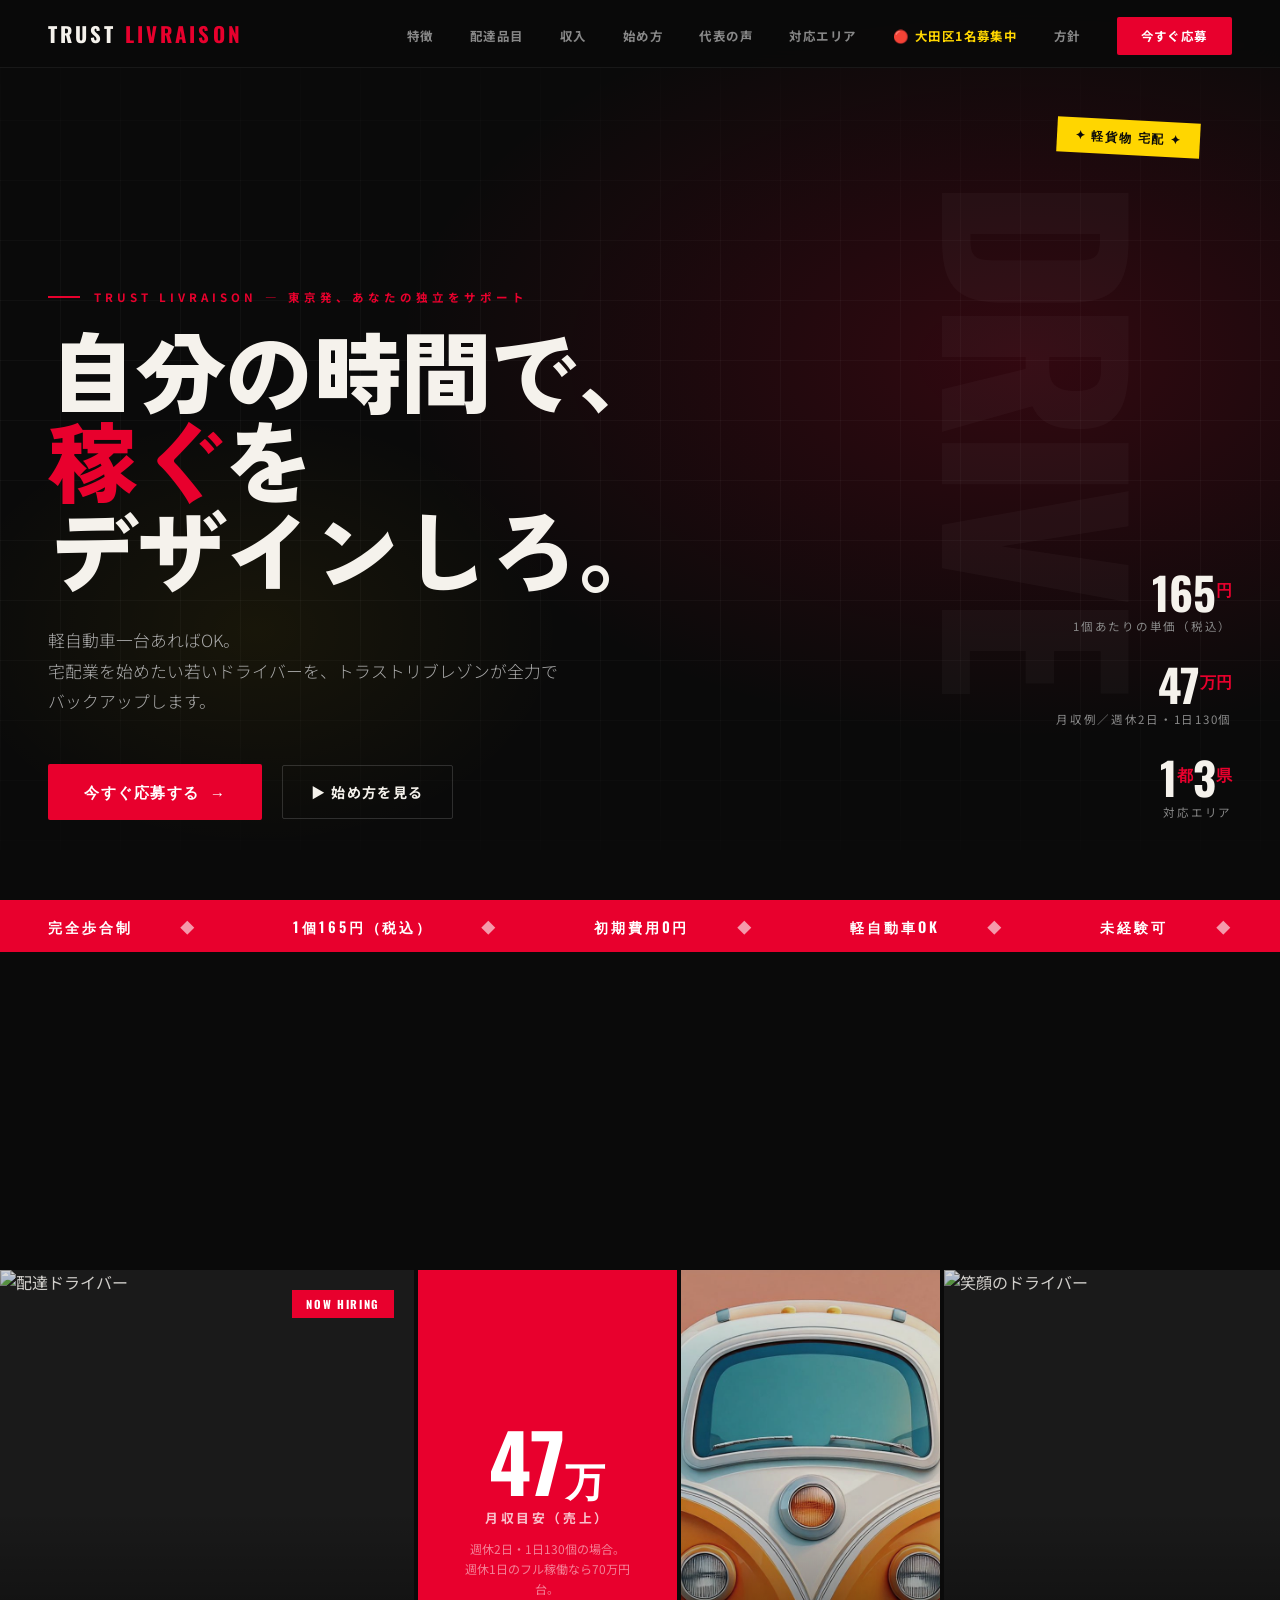
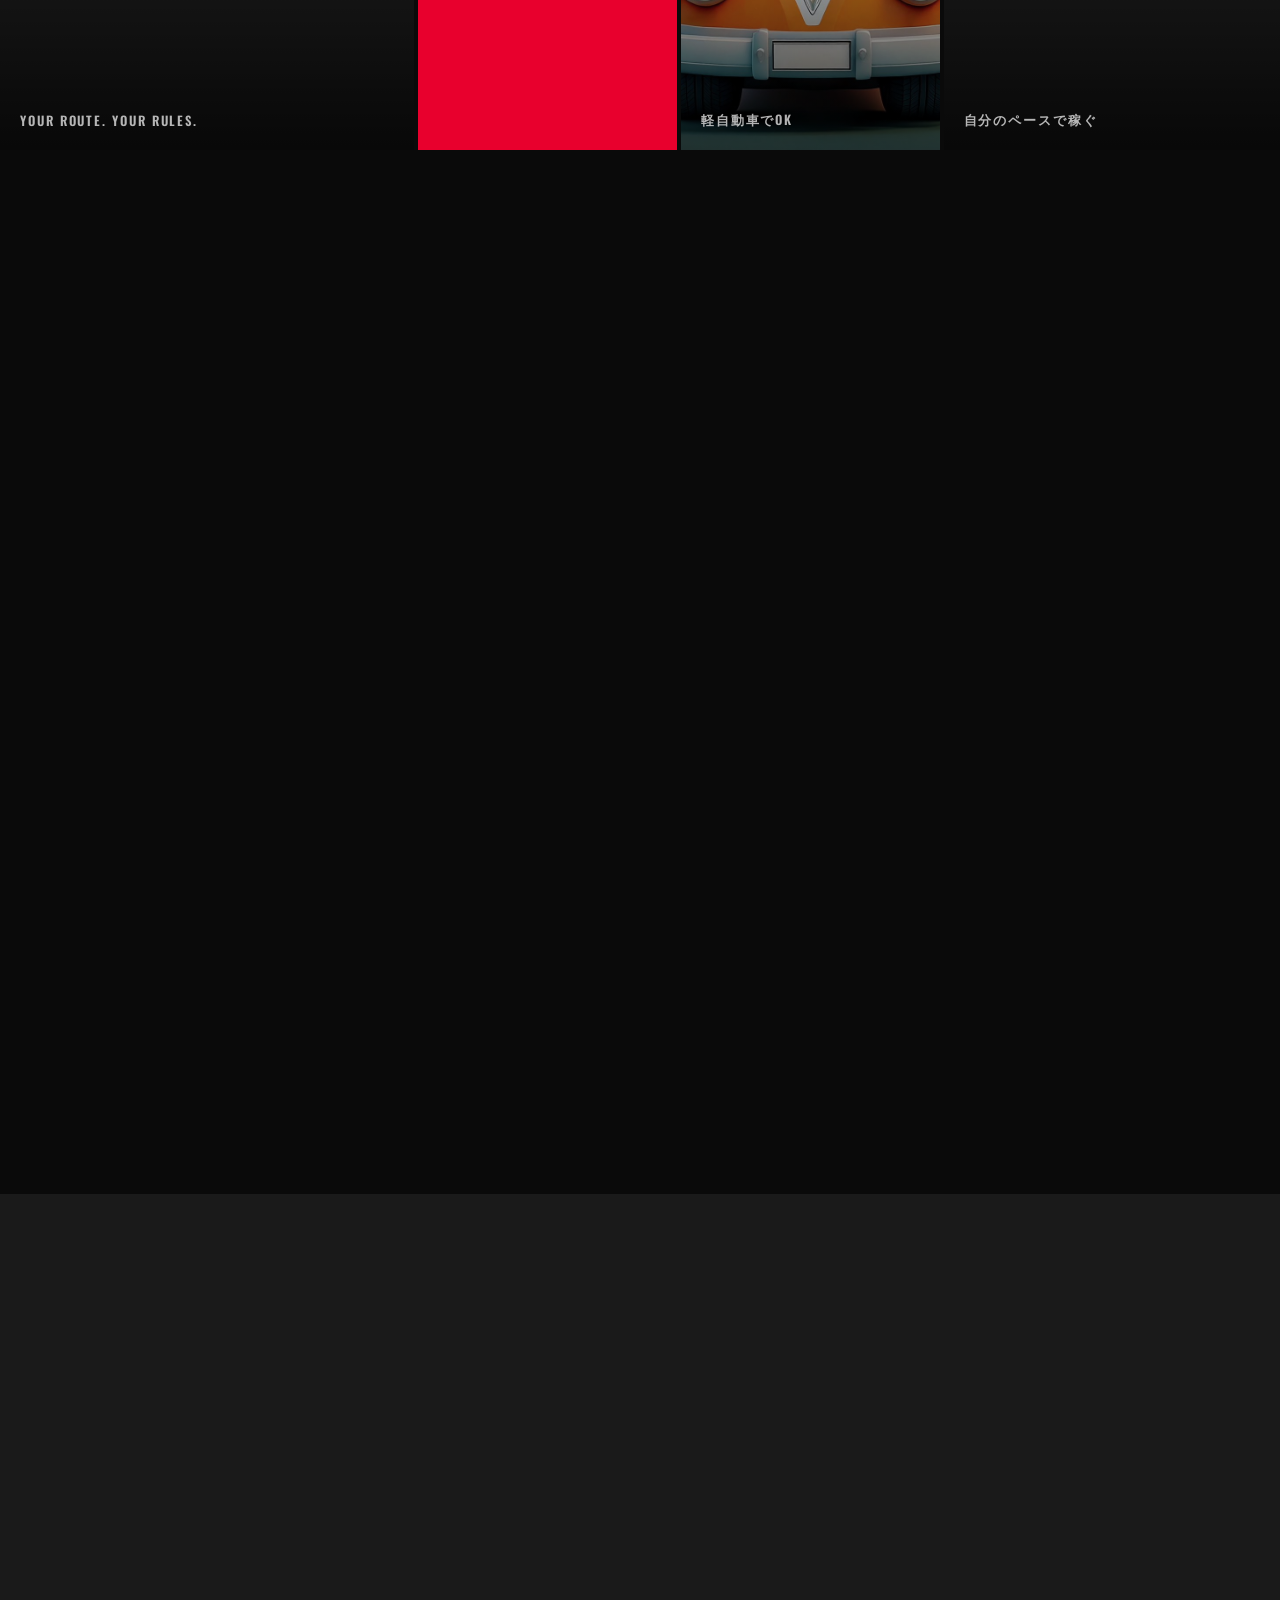
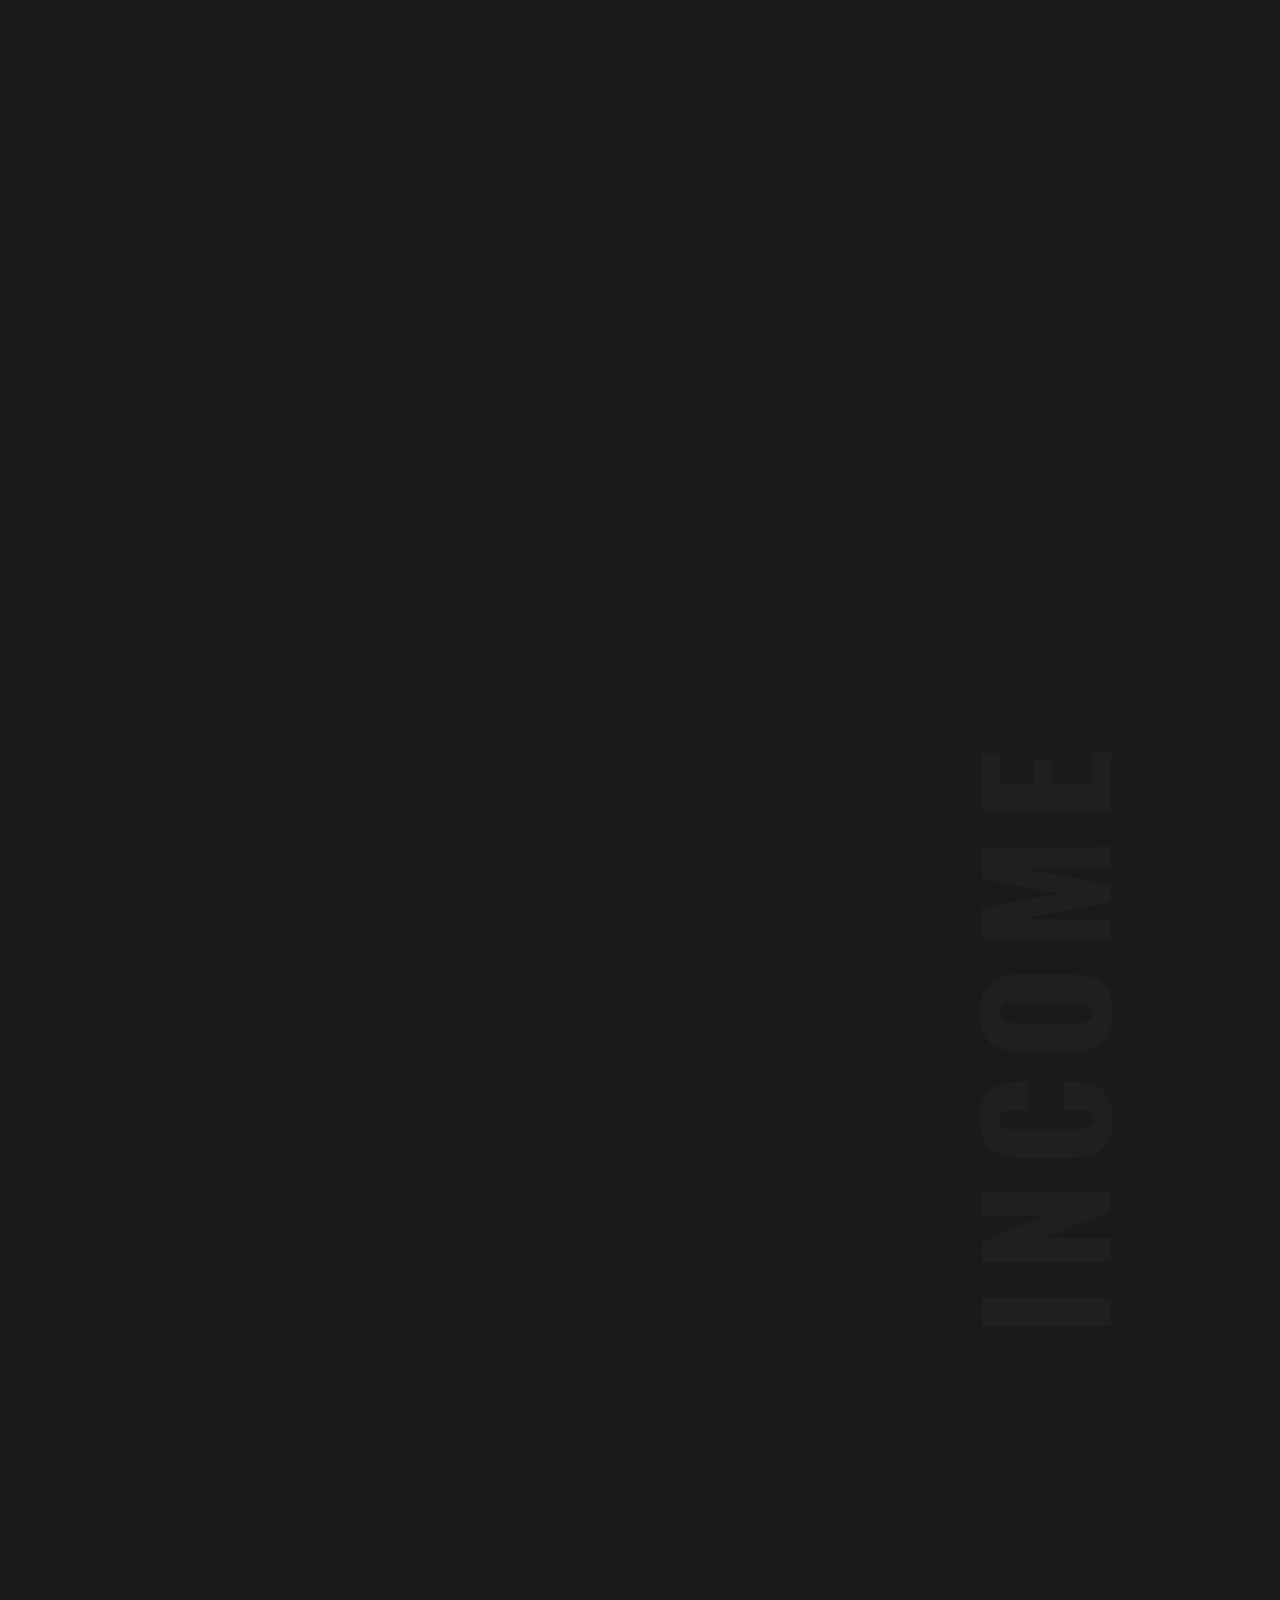
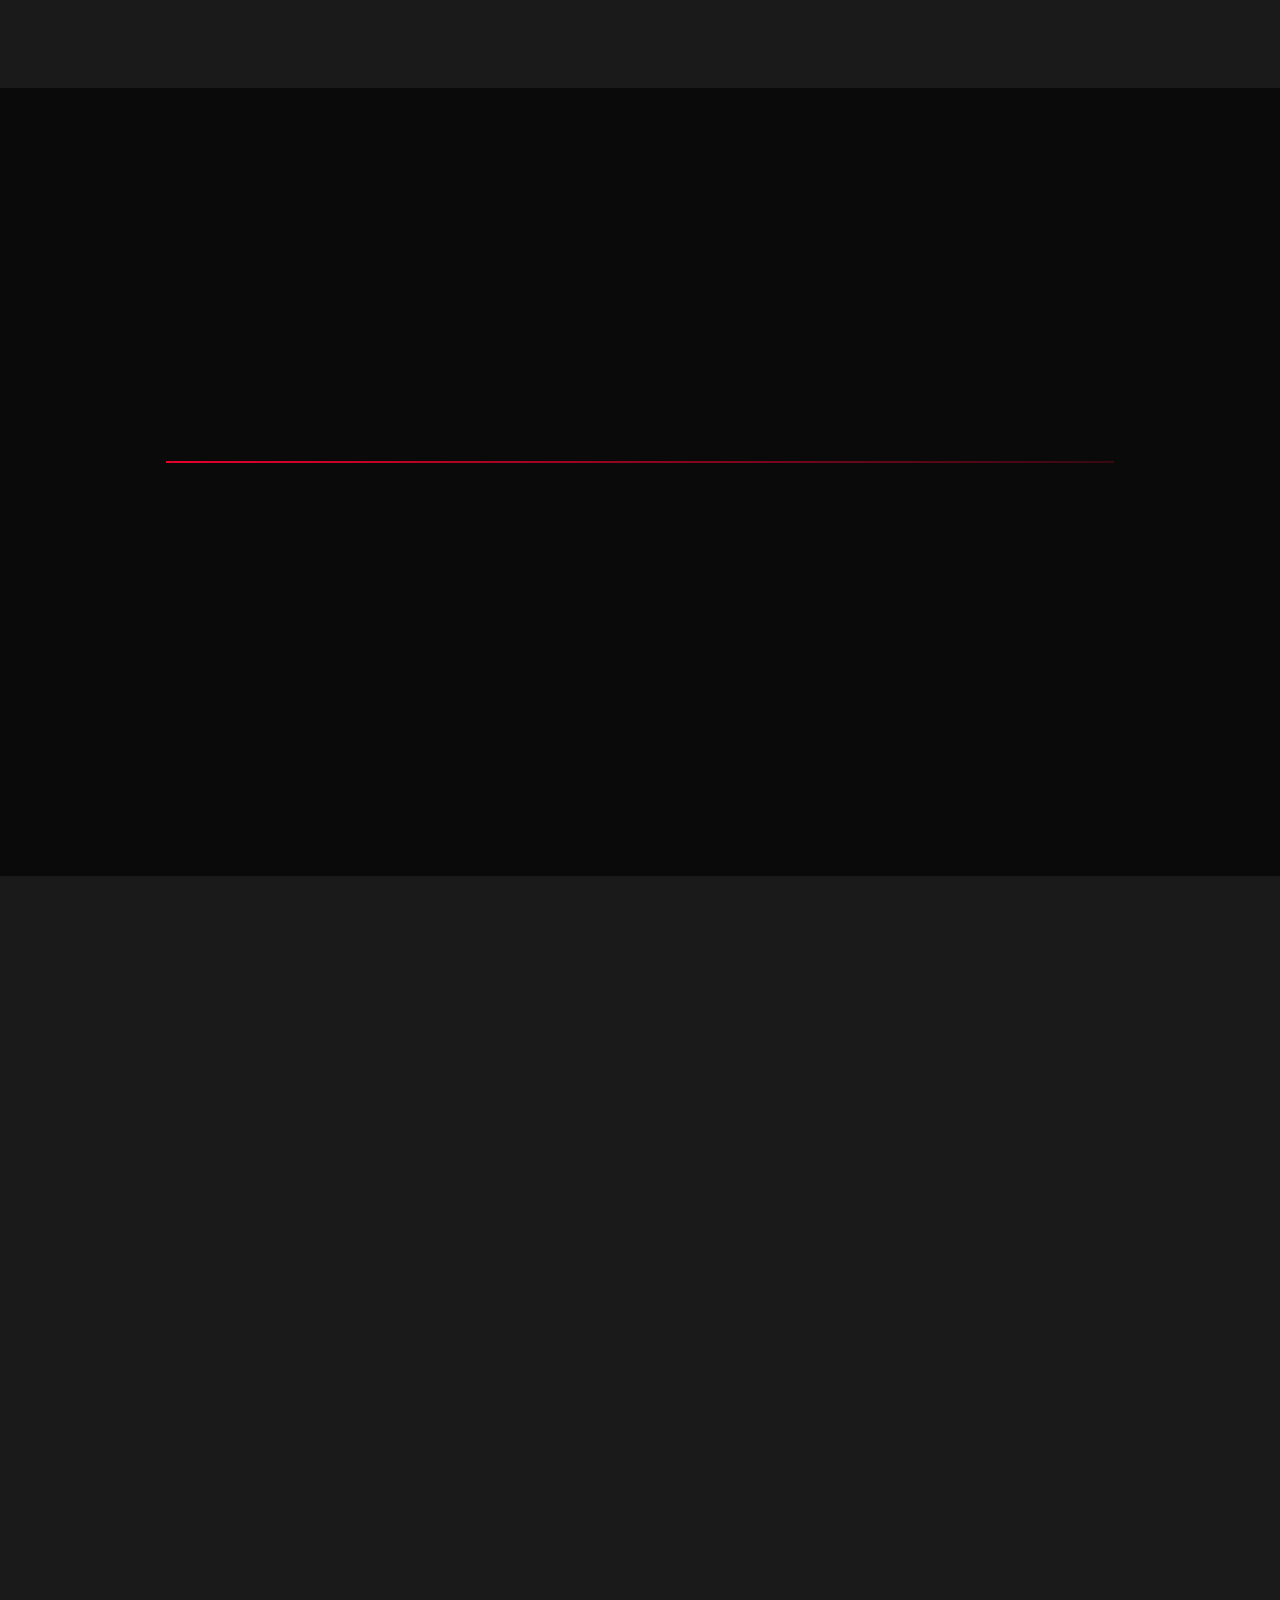
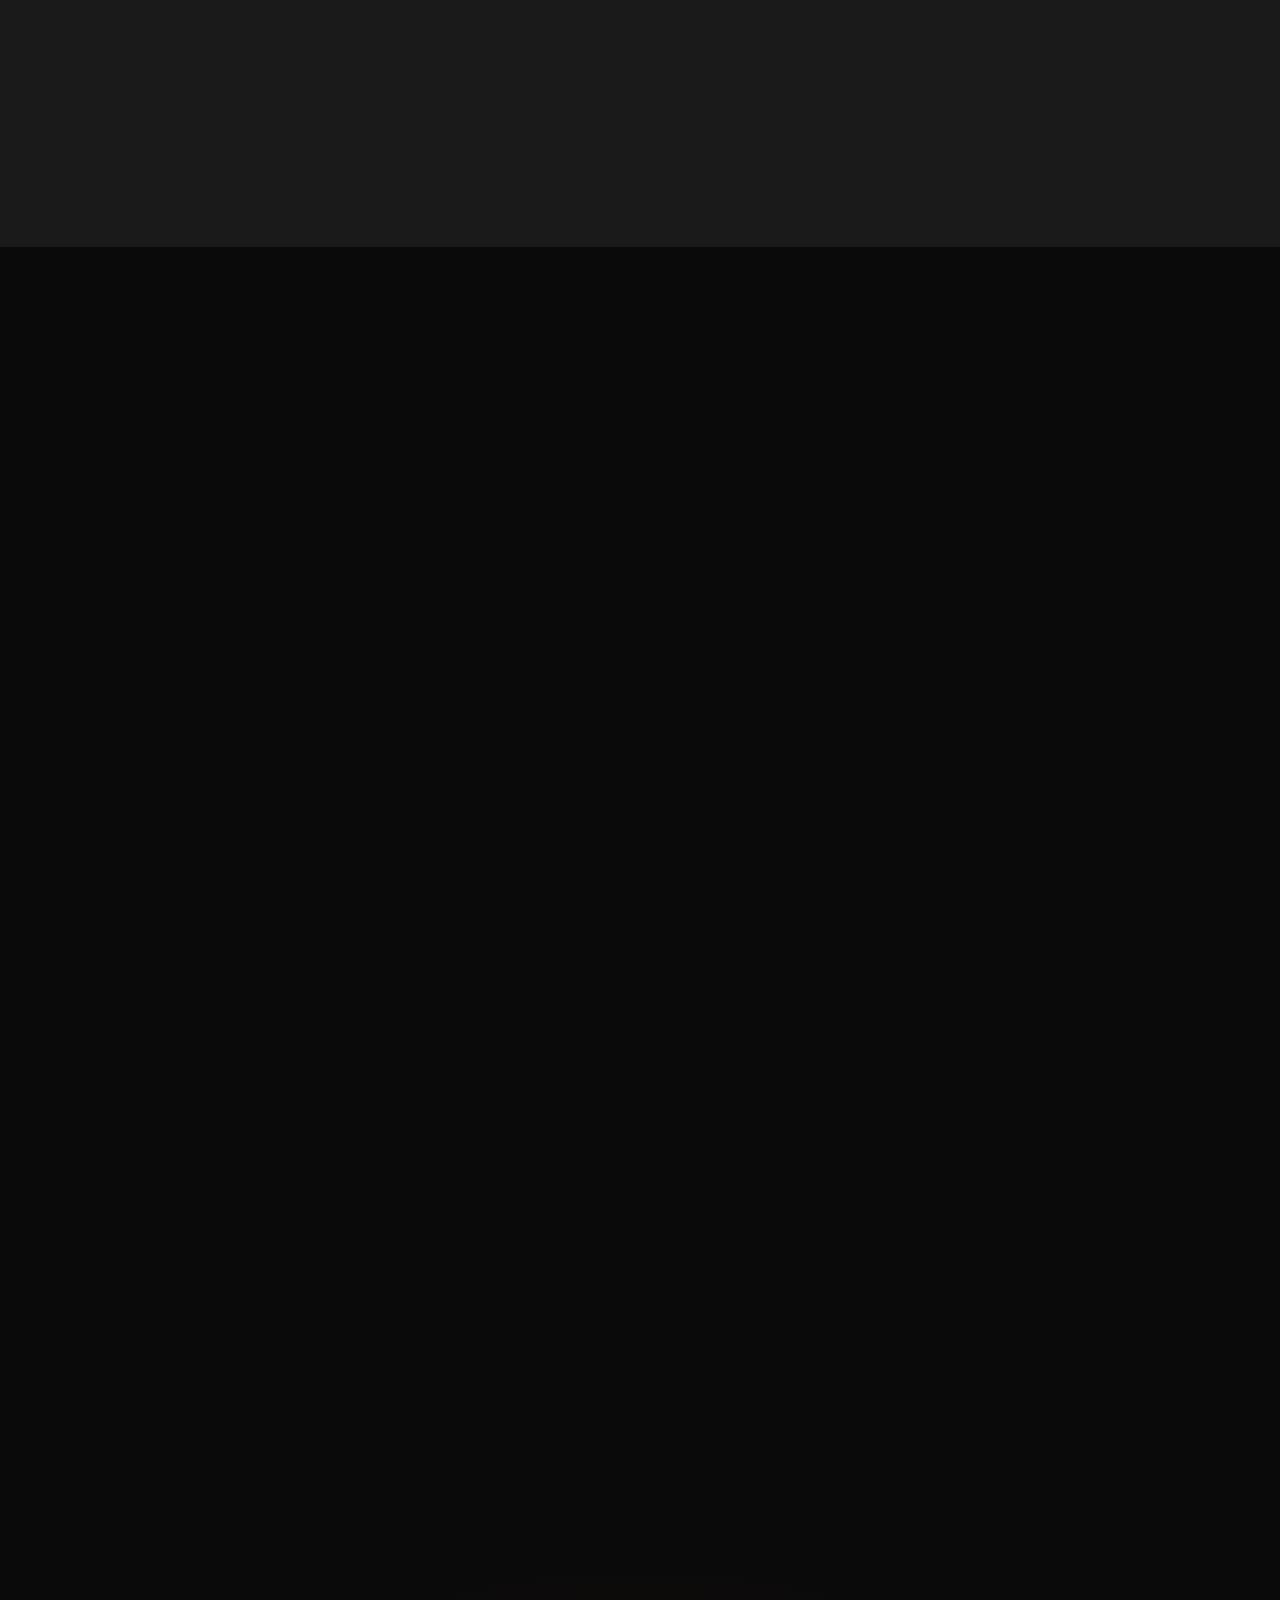
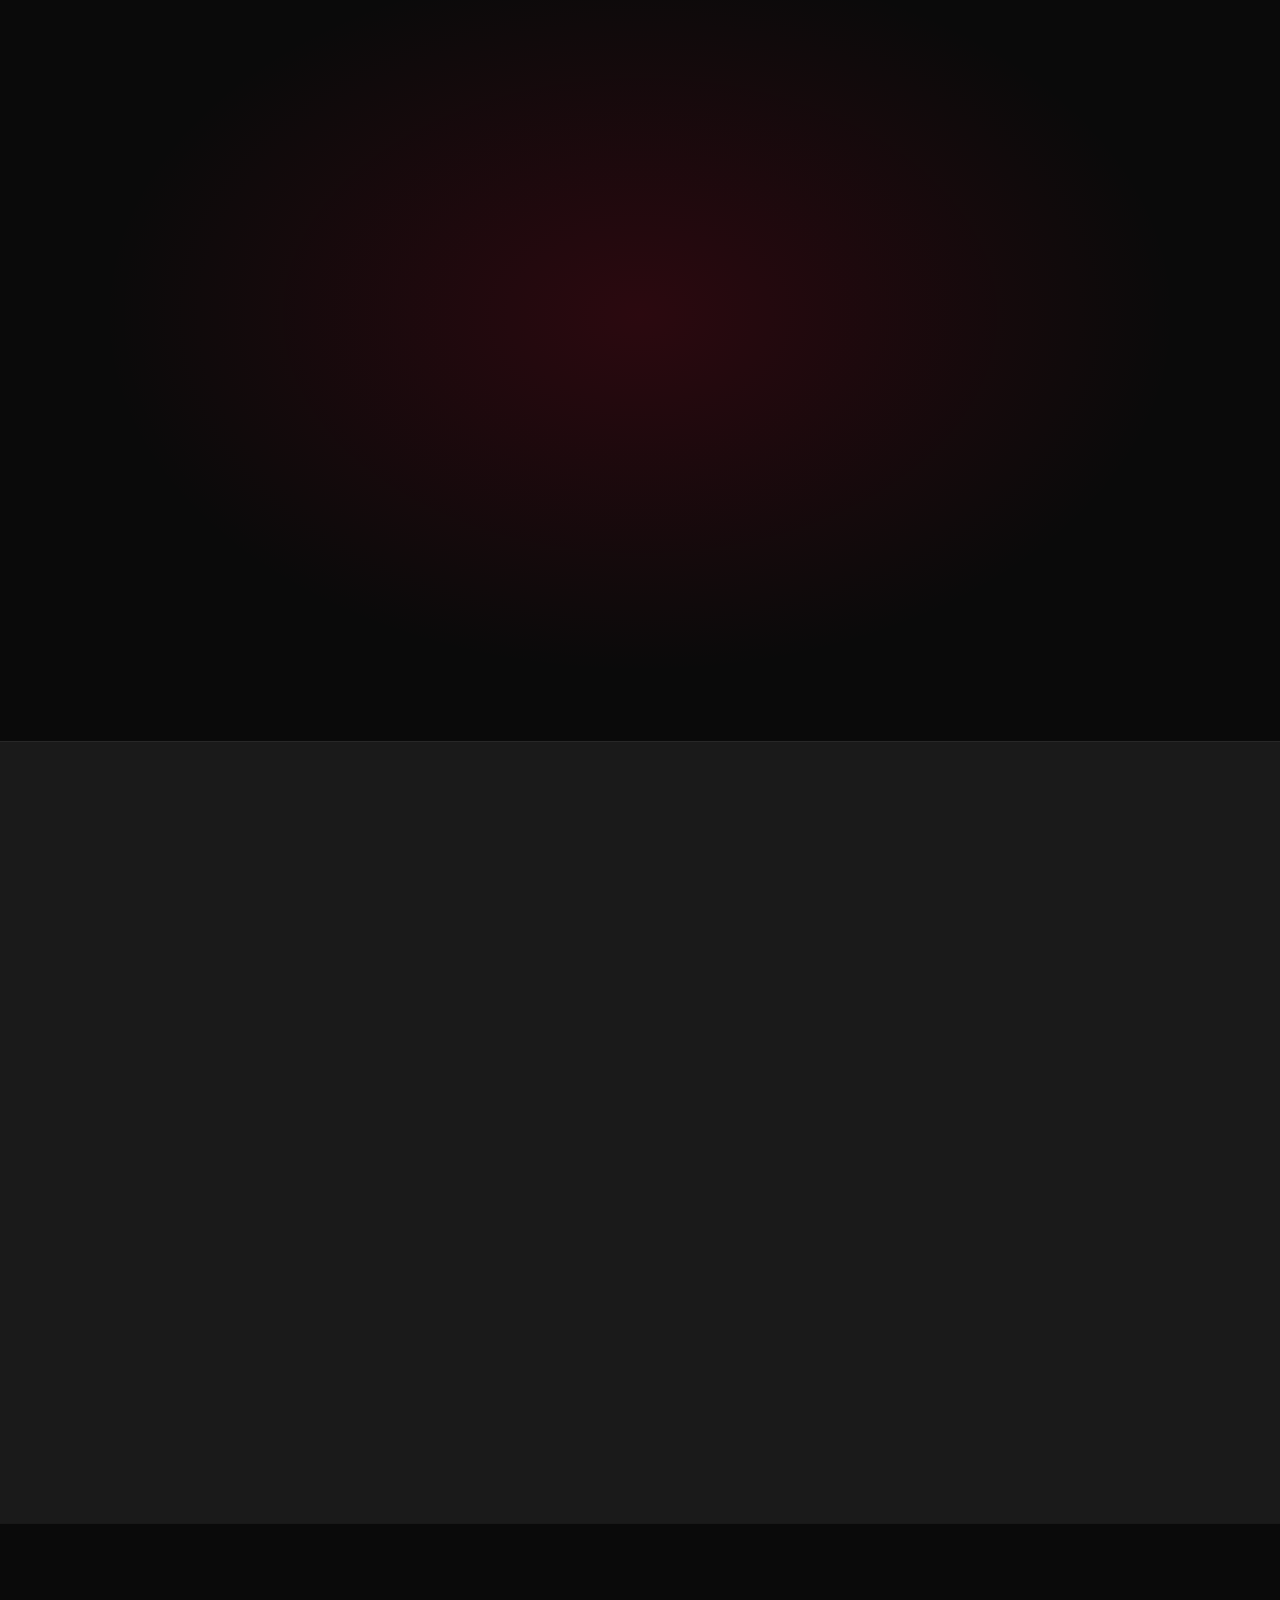
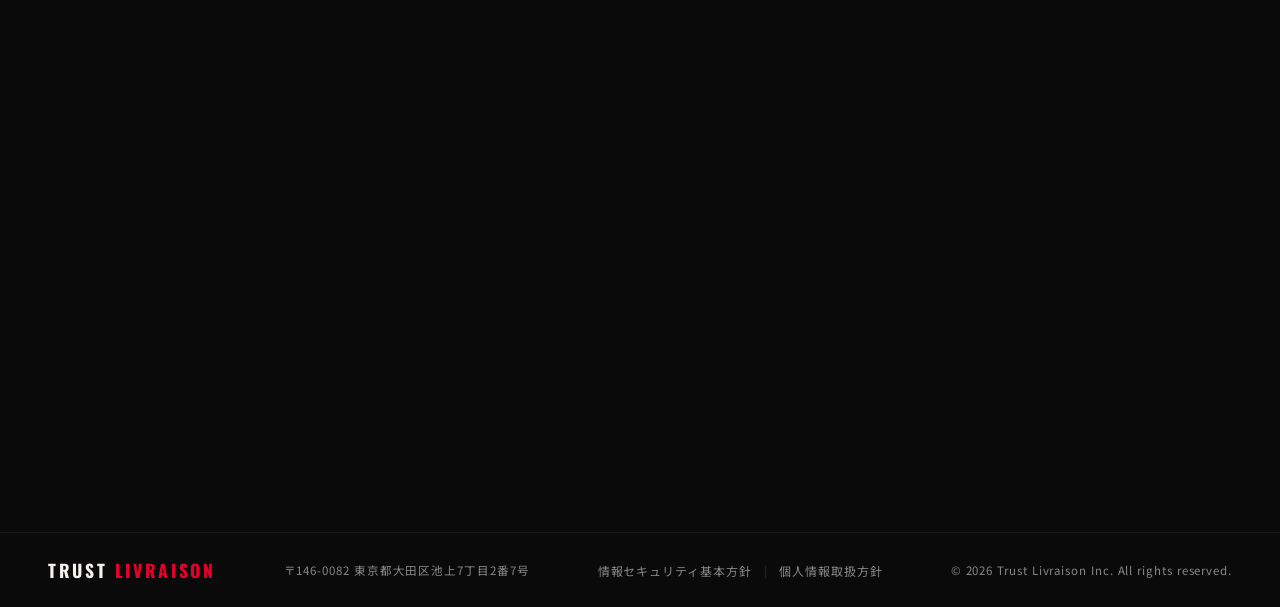
==== index.html @ f26f97f7 "初回コミット: 採用サイト一式" ====
<!DOCTYPE html>
<html lang="ja">
<head>
<meta charset="UTF-8">
<meta name="viewport" content="width=device-width, initial-scale=1.0">
<title>Trust Livraison | 自分の時間で稼ぐ宅配ドライバー</title>
<!-- Google tag (gtag.js) -->
<script async src="https://www.googletagmanager.com/gtag/js?id=G-0D92F62WRW"></script>
<script>
  window.dataLayer = window.dataLayer || [];
  function gtag(){dataLayer.push(arguments);}
  gtag('js', new Date());
  gtag('config', 'G-0D92F62WRW');
</script>
<link href="https://fonts.googleapis.com/css2?family=Zen+Kaku+Gothic+New:wght@400;700;900&family=Oswald:wght@400;600;700&family=Noto+Sans+JP:wght@300;400;700;900&display=swap" rel="stylesheet">
<link rel="stylesheet" href="style.css">
</head>
<body>

<!-- NAV -->
<nav>
  <div class="logo">TRUST <span>LIVRAISON</span></div>
  <ul>
    <li><a href="#why">特徴</a></li>
    <li><a href="#items">配達品目</a></li>
    <li><a href="#income">収入</a></li>
    <li><a href="#steps">始め方</a></li>
    <li><a href="#voice">代表の声</a></li>
    <li><a href="#area">対応エリア</a></li>
    <li><a href="course-a.html" class="nav-recruiting">🔴 大田区1名募集中</a></li>
    <li><a href="#policies">方針</a></li>
    <li><a href="apply.html" class="nav-cta">今すぐ応募</a></li>
  </ul>
</nav>

<!-- HERO -->
<section id="hero">
  <div class="hero-bg"></div>
  <div class="hero-grid"></div>
  <div class="hero-number">DRIVE</div>
  <div class="hero-badge">✦ 軽貨物 宅配 ✦</div>

  <div class="hero-content">
    <div class="hero-eyebrow">Trust Livraison — 東京発、あなたの独立をサポート</div>
    <h1 class="hero-title">
      <span class="underline-yellow">自分の時間</span>で、<br>
      <span class="accent">稼ぐ</span>を<br>
      デザインしろ。
    </h1>
    <p class="hero-sub">
      軽自動車一台あればOK。<br>
      宅配業を始めたい若いドライバーを、トラストリブレゾンが全力でバックアップします。
    </p>
    <div class="hero-actions">
      <a href="#cta" class="btn-primary">
        今すぐ応募する <span class="arrow">→</span>
      </a>
      <a href="#steps" class="btn-ghost">
        ▶ 始め方を見る
      </a>
    </div>
  </div>

  <div class="hero-stats">
    <div class="stat">
      <div class="stat-num">165<sup>円</sup></div>
      <div class="stat-label">1個あたりの単価（税込）</div>
    </div>
    <div class="stat">
      <div class="stat-num">47<sup>万円</sup></div>
      <div class="stat-label">月収例／週休2日・1日130個</div>
    </div>
    <div class="stat">
      <div class="stat-num">1<sup>都</sup>3<sup>県</sup></div>
      <div class="stat-label">対応エリア</div>
    </div>
  </div>
</section>

<!-- TICKER -->
<div class="ticker">
  <div class="ticker-inner">
    <span class="ticker-item">完全歩合制</span>
    <span class="ticker-item">1個165円（税込）</span>
    <span class="ticker-item">初期費用0円</span>
    <span class="ticker-item">軽自動車OK</span>
    <span class="ticker-item">未経験可</span>
    <span class="ticker-item">週休2日</span>
    <span class="ticker-item">ロイヤリティなし</span>
    <span class="ticker-item">完全歩合制</span>
    <span class="ticker-item">1個165円（税込）</span>
    <span class="ticker-item">初期費用0円</span>
    <span class="ticker-item">軽自動車OK</span>
    <span class="ticker-item">未経験可</span>
    <span class="ticker-item">週休2日</span>
    <span class="ticker-item">ロイヤリティなし</span>
  </div>
</div>

<!-- VISUAL / PHOTO -->
<section id="visual">
  <div class="visual-header reveal">
    <div class="section-label">Driver's Life</div>
    <h2 class="section-title" style="max-width:700px">毎日が、自分のルート。<br>働くほど、自由になる。</h2>
  </div>
  <div class="photo-strip">
    <!-- メイン大きい写真：ドライバー配達シーン -->
    <div class="photo-item featured">
      <img
        src="driver_photo.png"
        alt="配達ドライバー"
      />
      <div class="photo-overlay"></div>
      <div class="badge-img">NOW HIRING</div>
      <div class="photo-caption">Your Route. Your Rules.</div>
    </div>
    <!-- 統計カード -->
    <div class="photo-item dark-card">
      <div class="dark-card-num">47<span style="font-size:2.5rem">万</span></div>
      <div class="dark-card-label">月収目安（売上）</div>
      <div class="dark-card-sub">週休2日・1日130個の場合。<br>週休1日のフル稼働なら70万円台。</div>
    </div>
    <!-- 写真：軽バン・積み込み -->
    <div class="photo-item">
      <img
        src="TESTlogo.jpg"
        alt="軽バン配達"
      />
      <div class="photo-overlay"></div>
      <div class="photo-caption">軽自動車でOK</div>
    </div>
    <!-- 写真：ドライバー笑顔 -->
    <div class="photo-item">
      <img
        src="https://placehold.co/700x480/1a1a1a/555555?text=DRIVER+SMILE"
        alt="笑顔のドライバー"
      />
      <div class="photo-overlay"></div>
      <div class="photo-caption">自分のペースで稼ぐ</div>
    </div>
  </div>
</section>


<section id="why">
  <div class="reveal">
    <div class="section-label">Why Trust Livraison</div>
    <h2 class="section-title">選ばれる3つの<br>理由</h2>
  </div>
  <div class="why-grid">
    <div class="why-card reveal">
      <div class="why-num">01</div>
      <div class="why-icon">💰</div>
      <h3>稼ぎが直結する完全歩合制</h3>
      <p>1個配達するごとに報酬が発生します。単価は1個165円（税込）。開始から3か月間は160円（税込）で、その後165円になります。達成条件はなく、3か月経過で自動的に上がります。宅配のご経験がある方は、この期間の短縮をご相談いただけます。他社にあるようなロイヤリティ・手数料は一切いただきません。</p>
    </div>
    <div class="why-card reveal" style="animation-delay:0.1s">
      <div class="why-num">02</div>
      <div class="why-icon">🕐</div>
      <h3>自分でシフトをコントロール</h3>
      <p>コースごとに時間帯と稼働日数が決まっています。たとえば大田区Aコースは9時着車・平均20時ごろ完了・週5日です。ご希望の時間帯・稼働日数・目標収入をお聞かせいただければ、弊社が持っているコースの中から合うものをお探しします。稼働を始めたあとの組み替えもご相談いただけます。</p>
    </div>
    <div class="why-card reveal" style="animation-delay:0.2s">
      <div class="why-num">03</div>
      <div class="why-icon">🚗</div>
      <h3>軽自動車一台でOKの低リスク独立</h3>
      <p>大型免許不要。普通免許＋軽自動車があればすぐにスタートできます。初期投資を最小限に抑えながら、宅配ビジネスオーナーへの第一歩を踏み出せます。</p>
    </div>
  </div>
</section>

<!-- DELIVERY ITEMS -->
<section id="items">
  <div class="items-inner">
    <div class="reveal">
      <div class="section-label">What We Deliver</div>
      <h2 class="section-title">配達するのは、<br>生活に必要なモノたち</h2>
    </div>
    <div class="items-grid reveal">
      <div class="item-card">
        <div class="item-emoji">📦</div>
        <div class="item-name">日用品</div>
        <div class="item-desc">生活に欠かせない消耗品・雑貨類。需要が安定しており仕事量が豊富。</div>
      </div>
      <div class="item-card">
        <div class="item-emoji">👕</div>
        <div class="item-name">アパレル</div>
        <div class="item-desc">ユニクロなどのファッションEC。軽量で配達しやすいアイテム。</div>
      </div>
      <div class="item-card">
        <div class="item-emoji">📚</div>
        <div class="item-name">書籍・雑誌</div>
        <div class="item-desc">Amazonなどのブック便。コンパクトで多数配れる効率の良いアイテム。</div>
      </div>
      <div class="item-card">
        <div class="item-emoji">💧</div>
        <div class="item-name">飲料水</div>
        <div class="item-desc">定期需要が高いウォーター類。リピーターが多く安定収入の源。</div>
      </div>
      <div class="item-card">
        <div class="item-emoji">🛍️</div>
        <div class="item-name">その他EC商品</div>
        <div class="item-desc">各種ECサイトの多様な商品。バリエーション豊富で飽きない仕事。</div>
      </div>
    </div>

    <div class="clients-row reveal">
      <div class="clients-label">主要クライアント</div>
      <div class="client-badge">Amazon</div>
      <div class="client-badge">UNIQLO</div>
      <div class="client-badge">各種 EC サイト</div>
    </div>
  </div>
</section>

<!-- INCOME -->
<section id="income">
  <div class="income-inner">
    <div class="income-grid">
      <div class="income-visual reveal">
        <div class="section-label">Income Simulation</div>
        <div class="income-big">
          <sup>月収</sup><br>
          <span>47</span>万<sub>円</sub><br>
          <small style="font-size:1.2rem; color:#888; line-height:1.6">週休2日・1日130個の場合</small>
        </div>
        <p class="income-note">※ 売上金額です。手取りについては下記をご確認ください。</p>

        <div class="income-bar-wrap" style="margin-top:48px">
          <div>
            <div class="income-bar-label"><span>初月（1〜3ヶ月・160円）</span><span>約20〜30万円</span></div>
            <div class="income-bar-track">
              <div class="income-bar-fill" style="--w: 35%"></div>
            </div>
          </div>
          <div>
            <div class="income-bar-label"><span>4ヶ月〜（165円・週休2日）</span><span>約42〜47万円</span></div>
            <div class="income-bar-track">
              <div class="income-bar-fill" style="--w: 62%"></div>
            </div>
          </div>
          <div>
            <div class="income-bar-label"><span>フル稼働（週休1日・165円）</span><span>約70万円</span></div>
            <div class="income-bar-track">
              <div class="income-bar-fill" style="--w: 88%"></div>
            </div>
          </div>
        </div>
      </div>

      <div class="income-details reveal">
        <div class="section-label">報酬の仕組み</div>
        <h2 class="section-title" style="font-size:2.2rem">長く走れる収入を、<br>正直に提示します</h2>
        <p>「月収70万円可能」という求人をよく見かけますが、それは週休1日で1日165個を走り切った場合の数字です。到達している方はいますが、必死にやらないと届きません。弊社が一番おすすめしているのは、週休2日で月40万円台のバランスです。長く走っていただくほうが、お互いにとって良いと思っています。</p>

        <div class="income-breakdown">
          <div class="income-item">
            <div class="income-item-val">165<small>円</small></div>
            <div class="income-item-key">1個あたり単価（税込）</div>
          </div>
          <div class="income-item">
            <div class="income-item-val">手数料<small>なし</small></div>
            <div class="income-item-key">ロイヤリティ一切なし</div>
          </div>
          <div class="income-item">
            <div class="income-item-val">37<small>万円〜</small></div>
            <div class="income-item-key">手取り目安（月収47万の場合）</div>
          </div>
          <div class="income-item">
            <div class="income-item-val">要<small>相談</small></div>
            <div class="income-item-key">単価・条件は交渉可</div>
          </div>
        </div>

        <div class="income-models">
          <div class="income-model-title">モデル月収（売上）</div>
          <div class="income-model-item">
            <span class="income-model-label">週休2日・1日115個</span>
            <span class="income-model-val">約42万円</span>
          </div>
          <div class="income-model-item">
            <span class="income-model-label">週休2日・1日130個</span>
            <span class="income-model-val">約47万円</span>
          </div>
          <div class="income-model-item">
            <span class="income-model-label">週休1日・1日165個</span>
            <span class="income-model-val">約70万円</span>
          </div>
        </div>

        <div class="income-takehome">
          <p>※ 上記は売上であり、手取りではありません。月収47万円の場合、ガソリン代・任意保険・車両費を差し引いて手元に残る目安は<strong>37万円前後</strong>（車両をお持ちの方は41万円前後）。さらに税金・国民健康保険・年金はご自身でお納めいただきます。</p>
        </div>
      </div>
    </div>
  </div>
</section>

<!-- STEPS -->
<section id="steps">
  <div class="reveal">
    <div class="section-label">How to Start</div>
    <h2 class="section-title">応募から稼働まで約1週間。<br>4ステップで始める</h2>
  </div>
  <div class="steps-flow">
    <div class="step reveal">
      <div class="step-circle">01</div>
      <div class="step-content">
        <h3>応募フォームから<br>問い合わせ</h3>
        <p>まずはお気軽に。氏名・連絡先・簡単な状況をお知らせください。</p>
      </div>
    </div>
    <div class="step reveal" style="animation-delay:0.1s">
      <div class="step-circle">02</div>
      <div class="step-content">
        <h3>現地で面談<br>（30分〜1時間）</h3>
        <p>実際に着車する物流拠点で、現場をご覧いただきながらお話しします。14時ごろを目安に、ご都合に合わせて調整します。</p>
      </div>
    </div>
    <div class="step reveal" style="animation-delay:0.2s">
      <div class="step-circle">03</div>
      <div class="step-content">
        <h3>契約・書類手続き</h3>
        <p>業務委託契約の締結と必要書類の提出。わからないことはスタッフがサポートします。</p>
      </div>
    </div>
    <div class="step reveal" style="animation-delay:0.3s">
      <div class="step-circle">04</div>
      <div class="step-content">
        <h3>研修・デビュー<br>いざ出発！</h3>
        <p>ルート確認や荷物の扱い方など、安心してスタートできるよう丁寧に研修を実施します。</p>
      </div>
    </div>
  </div>
</section>

<!-- VOICE -->
<section id="voice">
  <div class="voice-inner">
    <div class="reveal">
      <div class="section-label">Driver's Voice</div>
      <h2 class="section-title">いま、このコースを<br>走っている人間の話</h2>
    </div>
    <div class="voice-grid voice-grid--single">
      <div class="voice-card reveal">
        <div class="voice-tag">代表社員 / 現役ドライバー</div>
        <p>私自身が毎日、大田区Aコースを配達しています。9時に着車して、平均すると20時ごろには配り終えています。時間指定が集中するのは19時から21時。置き配ができない家も、坂がきつい区画も、全部把握しています。</p>
        <p>ドライバーの人数がまだ少ない会社なので、たくさんの体験談を並べることはできません。その代わり、実際にコースを走っている人間が直接お話しします。数字も作業量も、走っている本人の実感でお伝えできます。</p>
        <div class="voice-person">
          <div class="voice-avatar">M</div>
          <div>
            <div class="voice-name">松村 賢治</div>
            <div class="voice-sub">代表社員 / 大田区Aコース担当</div>
          </div>
        </div>
      </div>
    </div>
  </div>
</section>

<!-- AREA -->
<section id="area">
  <div class="reveal">
    <div class="section-label">Coverage Area</div>
    <h2 class="section-title">対応エリアと<br>応募条件</h2>
  </div>
  <div class="area-grid">
    <div class="reveal">
      <h3 style="font-family:'Zen Kaku Gothic New',sans-serif; font-size:1.4rem; font-weight:900; margin-bottom:24px;">📍 現在の対応エリア</h3>

      <!-- 募集中バナー -->
      <a href="course-a.html" class="area-recruiting-banner">
        <div class="area-recruiting-left">
          <span class="area-recruiting-tag">NOW HIRING</span>
          <strong>大田区Aコース　固定ルート　1名募集</strong>
          <span>代表が今走っているコースをそのままお渡しします。週5日・1日130個・月収47万円目安。</span>
        </div>
        <span class="area-recruiting-arrow">詳細を見る →</span>
      </a>
      <div class="area-list">
        <div class="area-item">大田区</div>
        <div class="area-item">品川区</div>
        <div class="area-item">目黒区</div>
        <div class="area-item">港区</div>
        <div class="area-item">神奈川県</div>
        <div class="area-item">埼玉県</div>
        <div class="area-item">千葉県</div>
        <div class="area-item">その他相談可</div>
      </div>
      <p class="area-note">※ エリアは随時拡大中です。上記以外のエリアもお気軽にご相談ください。</p>
    </div>
    <div class="area-info reveal">
      <p>荷物が集中しているエリアに絞って担当区域を設定しているため、効率よく件数を稼ぐことができます。坂道の少ないフラットなエリアが多く、体への負担も抑えられます。エリアが固定されるので、道を覚えるほど楽になり、収入も自然と上がっていきます。</p>
      <p style="margin-top:-8px">免許取得中の方も、まずはサポート役としてエリアを覚えながらスタートすることができます。</p>
      <h3 style="font-family:'Zen Kaku Gothic New',sans-serif; font-size:1.4rem; font-weight:900; margin-bottom:24px; margin-top: 8px;">✅ 応募に必要なもの</h3>
      <div class="requirements-list">
        <div class="req-item">
          <div class="req-icon">🪪</div>
          <div class="req-text">
            <h4>普通自動車運転免許（AT限定可）</h4>
            <p>大型・二種免許は不要です。</p>
          </div>
        </div>
        <div class="req-item">
          <div class="req-icon">🚗</div>
          <div class="req-text">
            <h4>軽自動車（または調達の意思）</h4>
            <p>車両調達のサポートについてもご相談いただけます。</p>
          </div>
        </div>
        <div class="req-item">
          <div class="req-icon">📱</div>
          <div class="req-text">
            <h4>スマートフォン</h4>
            <p>ナビアプリや配達管理アプリを使用します。</p>
          </div>
        </div>
        <div class="req-item">
          <div class="req-icon">🔥</div>
          <div class="req-text">
            <h4>やる気・誠実さ</h4>
            <p>経験・年齢不問。宅配未経験でも大歓迎です。</p>
          </div>
        </div>
      </div>
    </div>
  </div>
</section>

<!-- CTA -->
<section id="cta">
  <div class="cta-inner reveal">
    <div class="section-label" style="justify-content:center">Apply Now</div>
    <h2 class="cta-title">
      今日が、<span>変わる</span><br>スタートラインだ。
    </h2>
    <p class="cta-sub">
      宅配ビジネスで稼ぐ未来は、今動いた人のものです。<br>
      まずは気軽に問い合わせるところから始めましょう。
    </p>
    <div class="cta-buttons">
      <a href="course-a.html" class="btn-big" style="background: var(--yellow); color: var(--dark);">
        📍 大田区Aコース 詳細・応募 →
      </a>
      <a href="apply.html" class="btn-big">
        📋 応募フォームへ →
      </a>
      <a href="https://noru-works.jp/tokyo/ota-ku/detail-27121" target="_blank" class="btn-big" style="background: var(--light-gray); border: 1px solid rgba(255,255,255,0.15);">
        🔍 ノルワークスで見る →
      </a>
    </div>
    <p style="margin-top:24px; font-size:0.8rem; color:#555; letter-spacing:0.1em;">
      まずは話を聞くだけでもOK。選考・採用のプレッシャーは一切ありません。
    </p>
  </div>
</section>

<!-- COMPANY -->
<section id="company">
  <div class="company-inner">
    <div class="reveal">
      <div class="section-label">Company Info</div>
      <h2 class="section-title">会社概要</h2>
    </div>
    <div class="company-grid">
      <div class="reveal">
        <table class="company-table">
          <tr>
            <th>社名</th>
            <td>トラストリブレゾン合同会社<br><small style="color:#666; font-size:0.8rem">Trust Livraison Inc.</small></td>
          </tr>
          <tr>
            <th>設立</th>
            <td>2022年6月</td>
          </tr>
          <tr>
            <th>事業内容</th>
            <td>貨物軽自動車運送事業<br>（軽自動車を利用した宅配サービスの提供）</td>
          </tr>
          <tr>
            <th>所在地</th>
            <td>東京都大田区池上7丁目2番7号</td>
          </tr>
          <tr>
            <th>代表社員</th>
            <td>松村 賢治</td>
          </tr>
          <tr>
            <th>ウェブサイト</th>
            <td>trustlivraison.com</td>
          </tr>
        </table>
      </div>
      <div class="reveal">
        <div class="company-msg">
          宅配の仕事は、頑張った分だけ収入に直結するシンプルなビジネスです。でも「一人でやっていけるか不安」という声をよく聞きます。だから私たちは、ただ仕事を紹介するだけでなく、走り出してからもしっかりサポートできる体制を整えています。<br><br>
          若いドライバーが、自分のペースで、自分らしく稼げる環境を一緒に作っていきましょう。いつでも気軽にご連絡ください。
          <div class="company-msg-name">— 松村 賢治 / 代表社員</div>
        </div>
      </div>
    </div>
  </div>
</section>

<!-- POLICIES -->
<section id="policies">
  <div class="policies-inner">
    <div class="reveal">
      <div class="section-label">Policies</div>
      <h2 class="section-title">方針・ポリシー</h2>
    </div>
    <div class="policies-grid">

      <!-- 情報セキュリティ基本方針 -->
      <div class="policy-card reveal">
        <div class="policy-icon">🔒</div>
        <h3 class="policy-title">情報セキュリティ基本方針</h3>
        <p class="policy-lead">トラストリブレゾン合同会社（以下、当社）は、お客様からお預かりした情報資産を事故・災害・犯罪などの脅威から守り、お客様ならびに社会の信頼に応えるべく、以下の方針に基づき全社で情報セキュリティに取り組みます。</p>
        <div class="policy-items">
          <div class="policy-item">
            <div class="policy-num">01</div>
            <div>
              <strong>経営者の責任</strong>
              <p>当社は、経営者主導で組織的かつ継続的に情報セキュリティの改善・向上に努めます。</p>
            </div>
          </div>
          <div class="policy-item">
            <div class="policy-num">02</div>
            <div>
              <strong>社内体制の整備</strong>
              <p>当社は、情報セキュリティの維持及び改善のために組織を設置し、情報セキュリティ対策を社内の正式な規則として定めます。</p>
            </div>
          </div>
          <div class="policy-item">
            <div class="policy-num">03</div>
            <div>
              <strong>従業員の取組み</strong>
              <p>当社の従業員は、情報セキュリティのために必要とされる知識、技術を習得し、情報セキュリティへの取り組みを確かなものにします。</p>
            </div>
          </div>
          <div class="policy-item">
            <div class="policy-num">04</div>
            <div>
              <strong>法令及び契約上の要求事項の遵守</strong>
              <p>当社は、情報セキュリティに関わる法令、規制、規範、契約上の義務を遵守するとともに、お客様の期待に応えます。</p>
            </div>
          </div>
          <div class="policy-item">
            <div class="policy-num">05</div>
            <div>
              <strong>違反及び事故への対応</strong>
              <p>当社は、情報セキュリティに関わる法令違反、契約違反及び事故が発生した場合には適切に対処し、再発防止に努めます。</p>
            </div>
          </div>
        </div>
        <div class="policy-sign">
          トラストリブレゾン合同会社　代表社員　松村 賢治<br>
          制定日：2022年6月17日
        </div>
      </div>

      <!-- 個人情報取扱方針 -->
      <div class="policy-card reveal" style="animation-delay:0.1s">
        <div class="policy-icon">🛡️</div>
        <h3 class="policy-title">個人情報取扱方針</h3>
        <p class="policy-lead">トラストリブレゾン合同会社（以下「当社」といいます）は、お客様の個人情報（個人情報の保護に関する法律第2条第1項に規定する「個人情報」をいいます。以下同じ。）、仮名加工情報、匿名加工情報、個人関連情報（以下、「個人情報等」と総称します）の重要性を十分に認識し、企業の社会的責任として、これを適切に取り扱います。</p>
        <div class="policy-items">
          <div class="policy-item">
            <div class="policy-num">01</div>
            <div>
              <strong>法令の遵守</strong>
              <p>当社は、個人情報等を取り扱うにあたり、個人情報保護に関する関係法令および社内規程を遵守いたします。</p>
            </div>
          </div>
          <div class="policy-item">
            <div class="policy-num">02</div>
            <div>
              <strong>利用目的</strong>
              <p>当社は、個人情報等について、その利用目的を特定するとともに、利用目的の達成に必要な範囲において取り扱い、その範囲を超える取扱いはいたしません。当社における主な利用目的は以下の通りです。</p>
              <ul class="policy-list">
                <li>商品・サービスの申し込みの受付、提供、それにかかわるお客様へのご連絡その他の必要な対応等を行うため</li>
                <li>商品・サービスの提案、お客様へのご連絡・お知らせのため</li>
                <li>商品・サービスの研究・開発・改善等およびこれらに付随する調査、分析等のため</li>
                <li>当社の業務効率化のため（荷物の効率的配送・取扱個数の把握・配送要員の検討・担当者間の円滑な連絡等）</li>
              </ul>
            </div>
          </div>
          <div class="policy-item">
            <div class="policy-num">03</div>
            <div>
              <strong>個人情報等の取得</strong>
              <p>当社は、お客様等の個人情報等を、利用目的の達成のために必要な範囲において、適正かつ適法な手段により取得いたします。</p>
            </div>
          </div>
          <div class="policy-item">
            <div class="policy-num">04</div>
            <div>
              <strong>個人情報の適正管理</strong>
              <p>当社は、個人データへの不正アクセス、紛失、破壊、改ざんおよび漏えい等を防止する措置を講じます。</p>
            </div>
          </div>
          <div class="policy-item">
            <div class="policy-num">05</div>
            <div>
              <strong>第三者提供の制限</strong>
              <p>当社は、お客様等ご本人の同意をいただいている場合や法令等に基づく場合等を除き、原則として個人データを第三者に対して提供いたしません。ただし、利用目的の達成に必要な範囲内における委託、合併等の場合はこの限りではありません。</p>
            </div>
          </div>
          <div class="policy-item">
            <div class="policy-num">06</div>
            <div>
              <strong>要配慮個人情報の取扱い</strong>
              <p>当社は、お客様等の要配慮個人情報については、あらかじめご本人の同意をいただいている場合や法令等に基づく場合等を除き、取得いたしません。</p>
            </div>
          </div>
          <div class="policy-item">
            <div class="policy-num">07</div>
            <div>
              <strong>委託先の監督</strong>
              <p>お客様等の個人データの取扱いを第三者に委託する場合は、契約の締結等により委託先においても安全な情報管理が図られるよう適切に監督いたします。</p>
            </div>
          </div>
          <div class="policy-item">
            <div class="policy-num">08</div>
            <div>
              <strong>管理体制</strong>
              <p>当社は、個人情報等保護に関する取組みを全社的に強化するため情報セキュリティに関する組織を設置するとともに、個人情報を取り扱う部門ごとに管理責任者を置き、役員および従業員に対する教育と啓発を継続的に実施いたします。</p>
            </div>
          </div>
          <div class="policy-item">
            <div class="policy-num">09</div>
            <div>
              <strong>継続的改善</strong>
              <p>当社は、情報技術の発展や社会的要請の変化等を踏まえ個人情報等保護のための管理体制および取組みを適宜見直し、継続的にその改善に努めます。</p>
            </div>
          </div>
        </div>
        <div class="policy-contact">
          <strong>保有個人データの開示・訂正・削除・利用停止等のご請求窓口</strong>
          トラストリブレゾン合同会社　個人情報取扱窓口<br>
          〒146-0082 東京都大田区池上7丁目2番7号<br>
          E-mail：<a href="mailto:info@trustlivraison.com">info@trustlivraison.com</a>
        </div>
        <div class="policy-sign">
          トラストリブレゾン合同会社　代表社員　松村 賢治<br>
          制定日：2022年6月17日
        </div>
      </div>

    </div>
  </div>
</section>

<!-- FOOTER -->
<footer>
  <div class="footer-logo">TRUST <span>LIVRAISON</span></div>
  <p>〒146-0082 東京都大田区池上7丁目2番7号</p>
  <div class="footer-links">
    <a href="#policies">情報セキュリティ基本方針</a>
    <span>|</span>
    <a href="#policies">個人情報取扱方針</a>
  </div>
  <p>© 2026 Trust Livraison Inc. All rights reserved.</p>
</footer>


<script src="trustlivraison.js"></script>
</body>
</html>
---- style.css ----
/* ============================================================
   Trust Livraison — Global Stylesheet
   Pages: trustlivraison.html / apply.html / 404.html
   ============================================================ */


/* ============================================================
   SHARED — 共通変数・リセット・フォント
   ============================================================ */

  :root {
    --red: #E8002D;
    --dark: #0A0A0A;
    --off-white: #F5F2EC;
    --yellow: #FFD600;
    --mid-gray: #1A1A1A;
    --light-gray: #2A2A2A;
    --text-muted: #888;
  }

  *, *::before, *::after { margin: 0; padding: 0; box-sizing: border-box; }

  html { scroll-behavior: smooth; }

  body {
    font-family: 'Noto Sans JP', sans-serif;
    background: var(--dark);
    color: var(--off-white);
    overflow-x: hidden;
  }

  /* ======= NAV ======= */
  nav {
    position: fixed;
    top: 0; left: 0; right: 0;
    z-index: 100;
    display: flex;
    justify-content: space-between;


/* ============================================================
   trustlivraison.html — メインページ
   ============================================================ */

    align-items: center;
    padding: 18px 48px;
    background: rgba(10,10,10,0.85);
    backdrop-filter: blur(12px);
    border-bottom: 1px solid rgba(255,255,255,0.06);
  }

  .logo {
    font-family: 'Oswald', sans-serif;
    font-size: 1.3rem;
    font-weight: 700;
    letter-spacing: 0.15em;
    color: var(--off-white);
  }
  .logo span { color: var(--red); }

  nav ul {
    list-style: none;
    display: flex;
    gap: 36px;
  }
  nav ul a {
    text-decoration: none;
    font-size: 0.78rem;
    font-weight: 700;
    letter-spacing: 0.12em;
    color: var(--text-muted);
    transition: color 0.2s;
    text-transform: uppercase;
  }
  nav ul a:hover { color: var(--off-white); }

  .nav-cta {
    background: var(--red);
    color: #fff !important;
    padding: 10px 24px;
    border-radius: 2px;
    font-size: 0.78rem !important;
    letter-spacing: 0.12em;
    transition: background 0.2s !important;
  }
  .nav-cta:hover { background: #c0001f !important; color: #fff !important; }

  /* ======= HERO ======= */
  #hero {
    min-height: 100vh;
    display: flex;
    align-items: flex-end;
    padding: 0 48px 80px;
    position: relative;
    overflow: hidden;
    background: var(--dark);
  }

  .hero-bg {
    position: absolute;
    inset: 0;
    background:
      radial-gradient(ellipse 70% 60% at 80% 40%, rgba(232,0,45,0.18) 0%, transparent 70%),
      radial-gradient(ellipse 40% 40% at 20% 70%, rgba(255,214,0,0.06) 0%, transparent 60%);
  }

  .hero-grid {
    position: absolute;
    inset: 0;
    background-image:
      linear-gradient(rgba(255,255,255,0.03) 1px, transparent 1px),
      linear-gradient(90deg, rgba(255,255,255,0.03) 1px, transparent 1px);
    background-size: 60px 60px;
    mask-image: linear-gradient(to bottom, transparent 0%, black 30%, black 70%, transparent 100%);
  }

  .hero-number {
    position: absolute;
    right: -20px;
    top: 50%;
    transform: translateY(-55%) rotate(90deg);
    font-family: 'Oswald', sans-serif;
    font-size: clamp(120px, 18vw, 260px);
    font-weight: 700;
    color: rgba(255,255,255,0.03);
    letter-spacing: -0.05em;
    user-select: none;
    white-space: nowrap;
  }

  .hero-badge {
    position: absolute;
    top: 120px;
    right: 80px;
    background: var(--yellow);
    color: var(--dark);
    font-family: 'Oswald', sans-serif;
    font-size: 0.75rem;
    font-weight: 700;
    letter-spacing: 0.15em;
    padding: 8px 18px;
    transform: rotate(3deg);
    animation: float 3s ease-in-out infinite;
  }

  @keyframes float {
    0%, 100% { transform: rotate(3deg) translateY(0); }
    50% { transform: rotate(3deg) translateY(-8px); }
  }

  .hero-content { position: relative; max-width: 900px; }

  .hero-eyebrow {
    font-size: 0.75rem;
    font-weight: 700;
    letter-spacing: 0.3em;
    color: var(--red);
    text-transform: uppercase;
    margin-bottom: 24px;
    display: flex;
    align-items: center;
    gap: 16px;
  }
  .hero-eyebrow::before {
    content: '';
    display: inline-block;
    width: 40px;
    height: 2px;
    background: var(--red);
  }

  .hero-title {
    font-family: 'Zen Kaku Gothic New', sans-serif;
    font-size: clamp(52px, 7vw, 100px);
    font-weight: 900;
    line-height: 1.0;
    letter-spacing: -0.02em;
    margin-bottom: 32px;
  }
  .hero-title .accent { color: var(--red); }
  .hero-title .underline-yellow {
    position: relative;
    display: inline-block;
  }
  .hero-title .underline-yellow::after {
    content: '';
    position: absolute;
    bottom: 4px;
    left: 0;
    right: 0;
    height: 8px;
    background: var(--yellow);
    z-index: -1;
    opacity: 0.8;
  }

  .hero-sub {
    font-size: 1.05rem;
    color: #aaa;
    line-height: 1.8;
    max-width: 520px;
    margin-bottom: 48px;
    font-weight: 300;
  }

  .hero-actions { display: flex; gap: 20px; align-items: center; flex-wrap: wrap; }

  .btn-primary {
    display: inline-flex;
    align-items: center;
    gap: 12px;
    background: var(--red);
    color: #fff;
    text-decoration: none;
    font-family: 'Oswald', sans-serif;
    font-size: 1rem;
    font-weight: 600;
    letter-spacing: 0.1em;
    padding: 18px 40px;
    border-radius: 2px;
    transition: all 0.25s;
    text-transform: uppercase;
  }
  .btn-primary:hover { background: #c0001f; transform: translateY(-2px); box-shadow: 0 12px 40px rgba(232,0,45,0.4); }
  .btn-primary .arrow { transition: transform 0.25s; }
  .btn-primary:hover .arrow { transform: translateX(4px); }

  .btn-ghost {
    display: inline-flex;
    align-items: center;
    gap: 10px;
    color: var(--off-white);
    text-decoration: none;
    font-size: 0.88rem;
    font-weight: 700;
    letter-spacing: 0.1em;
    padding: 18px 28px;
    border: 1px solid rgba(255,255,255,0.2);
    border-radius: 2px;
    transition: all 0.25s;
    text-transform: uppercase;
  }
  .btn-ghost:hover { border-color: rgba(255,255,255,0.5); transform: translateY(-2px); }

  .hero-stats {
    position: absolute;
    right: 48px;
    bottom: 80px;
    display: flex;
    flex-direction: column;
    gap: 28px;
    text-align: right;
  }

  .stat { opacity: 0; animation: fadeUp 0.8s forwards; }
  .stat:nth-child(1) { animation-delay: 0.6s; }
  .stat:nth-child(2) { animation-delay: 0.8s; }
  .stat:nth-child(3) { animation-delay: 1.0s; }

  .stat-num {
    font-family: 'Oswald', sans-serif;
    font-size: 2.8rem;
    font-weight: 700;
    color: var(--off-white);
    line-height: 1;
  }
  .stat-num sup { font-size: 1rem; color: var(--red); }
  .stat-label { font-size: 0.72rem; color: var(--text-muted); letter-spacing: 0.15em; text-transform: uppercase; margin-top: 4px; }

  @keyframes fadeUp {
    from { opacity: 0; transform: translateY(20px); }
    to { opacity: 1; transform: translateY(0); }
  }

  /* ======= TICKER ======= */
  .ticker {
    background: var(--red);
    padding: 14px 0;
    overflow: hidden;
    white-space: nowrap;
  }
  .ticker-inner {
    display: inline-flex;
    animation: ticker 20s linear infinite;
    gap: 0;
  }
  .ticker-item {
    font-family: 'Oswald', sans-serif;
    font-size: 0.9rem;
    font-weight: 600;
    letter-spacing: 0.2em;
    text-transform: uppercase;
    padding: 0 48px;
    color: #fff;
  }
  .ticker-item::after {
    content: '◆';
    margin-left: 48px;
    opacity: 0.6;
  }
  @keyframes ticker {
    from { transform: translateX(0); }
    to { transform: translateX(-50%); }
  }

  /* ======= VISUAL SECTION ======= */
  #visual {
    padding: 100px 0;
    overflow: hidden;
  }
  .visual-header {
    padding: 0 48px;
    margin-bottom: 56px;
  }
  .photo-strip {
    display: grid;
    grid-template-columns: 1.6fr 1fr 1fr 1.3fr;
    gap: 4px;
    height: 480px;
  }
  .photo-item {
    position: relative;
    overflow: hidden;
    background: var(--mid-gray);
  }
  .photo-item img {
    width: 100%;
    height: 100%;
    object-fit: cover;
    filter: grayscale(20%) brightness(0.85);
    transition: transform 0.6s ease, filter 0.4s ease;
  }
  .photo-item:hover img {
    transform: scale(1.05);
    filter: grayscale(0%) brightness(0.95);
  }
  .photo-overlay {
    position: absolute;
    inset: 0;
    background: linear-gradient(to top, rgba(0,0,0,0.7) 0%, transparent 50%);
    pointer-events: none;
  }
  .photo-caption {
    position: absolute;
    bottom: 20px;
    left: 20px;
    font-family: 'Oswald', sans-serif;
    font-size: 0.8rem;
    font-weight: 600;
    letter-spacing: 0.15em;
    text-transform: uppercase;
    color: rgba(255,255,255,0.7);
  }
  .photo-item.featured {
    grid-row: span 1;
  }
  .photo-item .badge-img {
    position: absolute;
    top: 20px;
    right: 20px;
    background: var(--red);
    color: #fff;
    font-family: 'Oswald', sans-serif;
    font-size: 0.7rem;
    font-weight: 700;
    letter-spacing: 0.15em;
    padding: 6px 14px;
    text-transform: uppercase;
  }
  .photo-item.dark-card {
    background: var(--red);
    display: flex;
    flex-direction: column;
    justify-content: center;
    align-items: center;
    padding: 40px;
    text-align: center;
    cursor: default;
  }
  .dark-card-num {
    font-family: 'Oswald', sans-serif;
    font-size: 5rem;
    font-weight: 700;
    line-height: 1;
    color: #fff;
  }
  .dark-card-label {
    font-size: 0.8rem;
    font-weight: 700;
    letter-spacing: 0.2em;
    text-transform: uppercase;
    color: rgba(255,255,255,0.75);
    margin-top: 8px;
  }
  .dark-card-sub {
    font-size: 0.75rem;
    color: rgba(255,255,255,0.5);
    margin-top: 12px;
    line-height: 1.7;
  }

  @media (max-width: 900px) {
    .photo-strip {
      grid-template-columns: 1fr 1fr;
      height: auto;
      grid-template-rows: 240px 240px;
    }
    .photo-item.featured { display: none; }
    .visual-header { padding: 0 24px; }
  }


  #why {
    padding: 120px 48px;
    max-width: 1300px;
    margin: 0 auto;
  }

  .section-label {
    font-size: 0.72rem;
    font-weight: 700;
    letter-spacing: 0.35em;
    color: var(--red);
    text-transform: uppercase;
    margin-bottom: 20px;
    display: flex;
    align-items: center;
    gap: 16px;
  }
  .section-label::before {
    content: '';
    display: inline-block;
    width: 32px;
    height: 2px;
    background: var(--red);
  }

  .section-title {
    font-family: 'Zen Kaku Gothic New', sans-serif;
    font-size: clamp(36px, 4vw, 60px);
    font-weight: 900;
    line-height: 1.15;
    margin-bottom: 64px;
  }

  .why-grid {
    display: grid;
    grid-template-columns: 1fr 1fr 1fr;
    gap: 2px;
  }

  .why-card {
    background: var(--mid-gray);
    padding: 48px 40px;
    position: relative;
    overflow: hidden;
    transition: background 0.3s;
  }
  .why-card:hover { background: var(--light-gray); }
  .why-card::before {
    content: '';
    position: absolute;
    top: 0; left: 0;
    width: 4px;
    height: 100%;
    background: var(--red);
    transform: scaleY(0);
    transform-origin: bottom;
    transition: transform 0.3s;
  }
  .why-card:hover::before { transform: scaleY(1); }

  .why-num {
    font-family: 'Oswald', sans-serif;
    font-size: 5rem;
    font-weight: 700;
    color: rgba(255,255,255,0.06);
    line-height: 1;
    margin-bottom: 20px;
  }
  .why-icon {
    font-size: 2rem;
    margin-bottom: 16px;
  }
  .why-card h3 {
    font-family: 'Zen Kaku Gothic New', sans-serif;
    font-size: 1.25rem;
    font-weight: 900;
    margin-bottom: 12px;
  }
  .why-card p {
    font-size: 0.88rem;
    color: #999;
    line-height: 1.9;
  }

  /* ======= DELIVERY ITEMS ======= */
  #items {
    padding: 100px 48px;
    background: var(--mid-gray);
  }
  .items-inner { max-width: 1300px; margin: 0 auto; }
  .items-grid {
    display: grid;
    grid-template-columns: repeat(5, 1fr);
    gap: 2px;
    margin-top: 56px;
  }
  .item-card {
    background: var(--dark);
    padding: 36px 28px;
    text-align: center;
    transition: background 0.25s;
    position: relative;
    overflow: hidden;
  }
  .item-card::after {
    content: '';
    position: absolute;
    bottom: 0; left: 0; right: 0;
    height: 3px;
    background: var(--red);
    transform: scaleX(0);
    transition: transform 0.3s;
  }
  .item-card:hover { background: #111; }
  .item-card:hover::after { transform: scaleX(1); }
  .item-emoji { font-size: 2.5rem; margin-bottom: 14px; }
  .item-name {
    font-size: 0.88rem;
    font-weight: 700;
    margin-bottom: 8px;
  }
  .item-desc { font-size: 0.75rem; color: var(--text-muted); line-height: 1.7; }

  .clients-row {
    margin-top: 48px;
    padding-top: 40px;
    border-top: 1px solid rgba(255,255,255,0.06);
    display: flex;
    align-items: center;
    gap: 32px;
    flex-wrap: wrap;
  }
  .clients-label {
    font-size: 0.72rem;
    font-weight: 700;
    letter-spacing: 0.2em;
    color: var(--text-muted);
    text-transform: uppercase;
    white-space: nowrap;
  }
  .client-badge {
    background: rgba(255,255,255,0.05);
    border: 1px solid rgba(255,255,255,0.08);
    padding: 10px 24px;
    font-family: 'Oswald', sans-serif;
    font-size: 0.95rem;
    font-weight: 600;
    letter-spacing: 0.1em;
    color: #ccc;
    border-radius: 2px;
  }

  @media (max-width: 900px) {
    .items-grid { grid-template-columns: repeat(2, 1fr); }
    #items { padding: 80px 24px; }
  }


  #income {
    padding: 120px 48px;
    background: var(--mid-gray);
    position: relative;
    overflow: hidden;
  }
  #income::before {
    content: 'INCOME';
    position: absolute;
    right: -60px;
    top: 50%;
    transform: translateY(-50%) rotate(-90deg);
    font-family: 'Oswald', sans-serif;
    font-size: 10rem;
    font-weight: 700;
    color: rgba(255,255,255,0.025);
    letter-spacing: 0.1em;
    pointer-events: none;
  }

  .income-inner {
    max-width: 1300px;
    margin: 0 auto;
  }

  .income-grid {
    display: grid;
    grid-template-columns: 1fr 1fr;
    gap: 80px;
    align-items: center;
  }

  .income-visual {
    position: relative;
  }

  .income-big {
    font-family: 'Oswald', sans-serif;
    font-size: clamp(80px, 10vw, 140px);
    font-weight: 700;
    line-height: 1;
    color: var(--off-white);
  }
  .income-big span { color: var(--red); }
  .income-big sub { font-size: 2.5rem; }
  .income-big sup { font-size: 3rem; }

  .income-note {
    font-size: 0.8rem;
    color: var(--text-muted);
    margin-top: 12px;
    letter-spacing: 0.1em;
  }

  .income-bar-wrap {
    margin-top: 40px;
    display: flex;
    flex-direction: column;
    gap: 16px;
  }
  .income-bar-label {
    display: flex;
    justify-content: space-between;
    font-size: 0.8rem;
    color: #aaa;
    margin-bottom: 6px;
    letter-spacing: 0.05em;
  }
  .income-bar-track {
    height: 8px;
    background: rgba(255,255,255,0.08);
    border-radius: 4px;
    overflow: hidden;
  }
  .income-bar-fill {
    height: 100%;
    border-radius: 4px;
    background: var(--red);
    width: 0;
    transition: width 1.4s cubic-bezier(0.22, 1, 0.36, 1);
  }
  .income-bar-fill.animated {
    width: var(--w);
  }

  .income-details { }
  .income-details p {
    font-size: 1.0rem;
    color: #bbb;
    line-height: 2.0;
    margin-bottom: 32px;
  }

  .income-breakdown {
    display: grid;
    grid-template-columns: 1fr 1fr;
    gap: 2px;
  }
  .income-item {
    background: rgba(255,255,255,0.04);
    padding: 24px;
    border-left: 3px solid transparent;
    transition: border-color 0.3s;
  }
  .income-item:hover { border-left-color: var(--red); }
  .income-item-val {
    font-family: 'Oswald', sans-serif;
    font-size: 1.8rem;
    font-weight: 600;
    color: var(--off-white);
  }
  .income-item-val small { font-size: 1rem; color: var(--text-muted); }
  .income-item-key {
    font-size: 0.75rem;
    color: var(--text-muted);
    letter-spacing: 0.1em;
    margin-top: 4px;
  }

  /* モデル月収 */
  .income-models {
    margin-top: 28px;
    border: 1px solid rgba(255,255,255,0.08);
    padding: 24px;
    background: rgba(255,255,255,0.02);
  }
  .income-model-title {
    font-size: 0.7rem;
    font-weight: 700;
    letter-spacing: 0.2em;
    text-transform: uppercase;
    color: var(--red);
    margin-bottom: 16px;
  }
  .income-model-item {
    display: flex;
    justify-content: space-between;
    align-items: baseline;
    padding: 10px 0;
    border-bottom: 1px solid rgba(255,255,255,0.05);
    font-size: 0.85rem;
  }
  .income-model-item:last-child { border-bottom: none; }
  .income-model-label { color: #aaa; }
  .income-model-val {
    font-family: 'Oswald', sans-serif;
    font-size: 1.1rem;
    font-weight: 600;
    color: var(--off-white);
  }

  /* 手取り説明 */
  .income-takehome {
    margin-top: 20px;
    padding: 16px 20px;
    border-left: 3px solid rgba(255,255,255,0.1);
    font-size: 0.78rem;
    color: #777;
    line-height: 1.9;
  }
  .income-takehome strong { color: var(--off-white); }
  #steps {
    padding: 120px 48px;
    max-width: 1300px;
    margin: 0 auto;
  }

  .steps-flow {
    display: grid;
    grid-template-columns: repeat(4, 1fr);
    gap: 0;
    position: relative;
    margin-top: 64px;
  }
  .steps-flow::before {
    content: '';
    position: absolute;
    top: 36px;
    left: 10%;
    right: 10%;
    height: 2px;
    background: linear-gradient(90deg, var(--red), rgba(232,0,45,0.2));
  }

  .step {
    padding: 40px 32px;
    position: relative;
    text-align: center;
  }

  .step-circle {
    width: 72px;
    height: 72px;
    border-radius: 50%;
    background: var(--dark);
    border: 2px solid var(--red);
    display: flex;
    align-items: center;
    justify-content: center;
    margin: 0 auto 24px;
    position: relative;
    z-index: 1;
    font-family: 'Oswald', sans-serif;
    font-size: 1.4rem;
    font-weight: 700;
    color: var(--red);
    transition: all 0.3s;
  }
  .step:hover .step-circle {
    background: var(--red);
    color: #fff;
    transform: scale(1.1);
    box-shadow: 0 0 30px rgba(232,0,45,0.5);
  }
  .step h3, .step-content h3 {
    font-family: 'Zen Kaku Gothic New', sans-serif;
    font-size: 1.05rem;
    font-weight: 900;
    margin-bottom: 10px;
  }
  .step p, .step-content p {
    font-size: 0.82rem;
    color: #888;
    line-height: 1.85;
  }

  /* ======= VOICE ======= */
  #voice {
    padding: 120px 48px;
    background: var(--mid-gray);
  }
  .voice-inner { max-width: 1300px; margin: 0 auto; }
  .voice-grid {
    display: grid;
    grid-template-columns: repeat(3, 1fr);
    gap: 2px;
    margin-top: 64px;
  }
  .voice-card {
    background: var(--dark);
    padding: 40px 36px;
    position: relative;
  }
  .voice-card::before {
    content: '"';
    font-family: 'Oswald', sans-serif;
    font-size: 8rem;
    line-height: 0.8;
    color: rgba(232,0,45,0.15);
    position: absolute;
    top: 20px;
    left: 24px;
    pointer-events: none;
  }
  .voice-tag {
    display: inline-block;
    background: rgba(232,0,45,0.15);
    color: var(--red);
    font-size: 0.7rem;
    font-weight: 700;
    letter-spacing: 0.15em;
    padding: 4px 12px;
    border-radius: 2px;
    margin-bottom: 20px;
    text-transform: uppercase;
  }
  .voice-card p {
    font-size: 0.92rem;
    line-height: 1.95;
    color: #ccc;
    margin-bottom: 28px;
  }
  .voice-person {
    display: flex;
    align-items: center;
    gap: 14px;
  }
  .voice-avatar {
    width: 44px;
    height: 44px;
    border-radius: 50%;
    background: linear-gradient(135deg, var(--red), #ff6b6b);
    display: flex;
    align-items: center;
    justify-content: center;
    font-family: 'Oswald', sans-serif;
    font-weight: 700;
    font-size: 1rem;
    color: #fff;
    flex-shrink: 0;
  }
  .voice-name { font-size: 0.88rem; font-weight: 700; }
  .voice-sub { font-size: 0.75rem; color: var(--text-muted); margin-top: 2px; }

  /* 募集中 NAVリンク */
  .nav-recruiting {
    color: var(--yellow) !important;
    font-weight: 700 !important;
    animation: pulse-nav 2s ease-in-out infinite;
  }
  @keyframes pulse-nav {
    0%, 100% { opacity: 1; }
    50% { opacity: 0.6; }
  }

  /* AREAセクション 募集中バナー */
  .area-recruiting-banner {
    display: flex;
    align-items: center;
    justify-content: space-between;
    gap: 20px;
    background: rgba(232,0,45,0.08);
    border: 1px solid rgba(232,0,45,0.4);
    border-left: 4px solid var(--red);
    padding: 20px 24px;
    margin-bottom: 28px;
    text-decoration: none;
    color: var(--off-white);
    transition: all 0.2s;
  }
  .area-recruiting-banner:hover {
    background: rgba(232,0,45,0.15);
    border-color: var(--red);
    transform: translateX(4px);
  }
  .area-recruiting-left {
    display: flex;
    flex-direction: column;
    gap: 6px;
  }
  .area-recruiting-tag {
    font-family: 'Oswald', sans-serif;
    font-size: 0.68rem;
    font-weight: 700;
    letter-spacing: 0.2em;
    color: var(--red);
  }
  .area-recruiting-left strong {
    font-family: 'Zen Kaku Gothic New', sans-serif;
    font-size: 1rem;
    font-weight: 900;
    color: var(--off-white);
  }
  .area-recruiting-left span {
    font-size: 0.78rem;
    color: #aaa;
    line-height: 1.7;
  }
  .area-recruiting-arrow {
    font-family: 'Oswald', sans-serif;
    font-size: 0.82rem;
    font-weight: 600;
    letter-spacing: 0.1em;
    color: var(--red);
    white-space: nowrap;
    flex-shrink: 0;
  }

  @media (max-width: 768px) {
    .area-recruiting-banner { flex-direction: column; align-items: flex-start; gap: 12px; }
    .nav-recruiting { display: none; } /* スマホはNAVが非表示のため */
  }

  /* ======= AREA ======= */
  #area {
    padding: 120px 48px;
    max-width: 1300px;
    margin: 0 auto;
  }
  .area-grid {
    display: grid;
    grid-template-columns: 1fr 1fr;
    gap: 80px;
    align-items: start;
    margin-top: 64px;
  }
  .area-list {
    display: grid;
    grid-template-columns: 1fr 1fr;
    gap: 2px;
  }
  .area-item {
    background: var(--mid-gray);
    padding: 20px 24px;
    font-size: 0.88rem;
    font-weight: 700;
    display: flex;
    align-items: center;
    gap: 10px;
    transition: background 0.2s;
  }
  .area-item:hover { background: var(--light-gray); }
  .area-item::before {
    content: '';
    width: 8px;
    height: 8px;
    border-radius: 50%;
    background: var(--red);
    flex-shrink: 0;
  }
  .area-note {
    margin-top: 24px;
    font-size: 0.82rem;
    color: var(--text-muted);
    line-height: 1.8;
  }
  .area-info p { font-size: 1.0rem; color: #bbb; line-height: 2.0; margin-bottom: 32px; }

  .requirements-list {
    display: flex;
    flex-direction: column;
    gap: 2px;
  }
  .req-item {
    display: flex;
    align-items: flex-start;
    gap: 16px;
    padding: 20px 24px;
    background: rgba(255,255,255,0.03);
    border-left: 3px solid transparent;
    transition: border-color 0.2s;
  }
  .req-item:hover { border-left-color: var(--yellow); }
  .req-icon { font-size: 1.4rem; flex-shrink: 0; margin-top: 2px; }
  .req-text h4 { font-size: 0.9rem; font-weight: 700; margin-bottom: 4px; }
  .req-text p { font-size: 0.8rem; color: var(--text-muted); line-height: 1.7; }

  /* ======= CTA ======= */
  #cta {
    padding: 160px 48px;
    text-align: center;
    position: relative;
    overflow: hidden;
    background: var(--dark);
  }
  #cta::before {
    content: '';
    position: absolute;
    inset: 0;
    background: radial-gradient(ellipse 60% 60% at 50% 50%, rgba(232,0,45,0.15) 0%, transparent 70%);
    pointer-events: none;
  }
  .cta-inner { position: relative; max-width: 800px; margin: 0 auto; }
  .cta-title {
    font-family: 'Zen Kaku Gothic New', sans-serif;
    font-size: clamp(44px, 5vw, 80px);
    font-weight: 900;
    line-height: 1.15;
    margin-bottom: 24px;
  }
  .cta-title span { color: var(--red); }
  .cta-sub {
    font-size: 1.0rem;
    color: #888;
    margin-bottom: 56px;
    line-height: 1.9;
  }
  .cta-buttons { display: flex; justify-content: center; gap: 20px; flex-wrap: wrap; }

  .btn-big {
    display: inline-flex;
    align-items: center;
    gap: 14px;
    background: var(--red);
    color: #fff;
    text-decoration: none;
    font-family: 'Oswald', sans-serif;
    font-size: 1.1rem;
    font-weight: 600;
    letter-spacing: 0.1em;
    padding: 22px 52px;
    border-radius: 2px;
    text-transform: uppercase;
    transition: all 0.25s;
  }
  .btn-big:hover {
    background: #c0001f;
    transform: translateY(-3px);
    box-shadow: 0 20px 60px rgba(232,0,45,0.5);
  }

  /* ======= COMPANY ======= */
  #company {
    padding: 100px 48px;
    background: var(--mid-gray);
    border-top: 1px solid rgba(255,255,255,0.06);
  }
  .company-inner { max-width: 1300px; margin: 0 auto; }
  .company-grid {
    display: grid;
    grid-template-columns: 1fr 1fr;
    gap: 80px;
    margin-top: 64px;
  }
  table.company-table { width: 100%; border-collapse: collapse; }
  table.company-table tr {
    border-bottom: 1px solid rgba(255,255,255,0.06);
  }
  table.company-table th {
    padding: 18px 0;
    font-size: 0.78rem;
    font-weight: 700;
    letter-spacing: 0.1em;
    color: var(--text-muted);
    text-align: left;
    width: 38%;
    text-transform: uppercase;
  }
  table.company-table td {
    padding: 18px 0;
    font-size: 0.92rem;
    color: var(--off-white);
    line-height: 1.7;
  }

  .company-msg {
    font-size: 0.95rem;
    color: #bbb;
    line-height: 2.1;
    padding: 40px;
    border: 1px solid rgba(255,255,255,0.08);
    position: relative;
  }
  .company-msg::before {
    content: 'MESSAGE';
    position: absolute;
    top: -10px;
    left: 20px;
    background: var(--mid-gray);
    padding: 0 12px;
    font-size: 0.68rem;
    font-weight: 700;
    letter-spacing: 0.2em;
    color: var(--red);
  }
  .company-msg-name {
    margin-top: 24px;
    font-size: 0.82rem;
    color: var(--text-muted);
    letter-spacing: 0.15em;
  }

  /* ======= POLICIES ======= */
  #policies {
    padding: 120px 48px;
    background: var(--dark);
    border-top: 1px solid rgba(255,255,255,0.06);
  }
  .policies-inner { max-width: 1300px; margin: 0 auto; }
  .policies-grid {
    display: grid;
    grid-template-columns: 1fr 1fr;
    gap: 4px;
    margin-top: 64px;
  }
  .policy-card {
    background: var(--mid-gray);
    padding: 52px 44px;
    position: relative;
  }
  .policy-icon {
    font-size: 2rem;
    margin-bottom: 16px;
  }
  .policy-title {
    font-family: 'Zen Kaku Gothic New', sans-serif;
    font-size: 1.3rem;
    font-weight: 900;
    margin-bottom: 20px;
    padding-bottom: 20px;
    border-bottom: 1px solid rgba(255,255,255,0.08);
  }
  .policy-lead {
    font-size: 0.85rem;
    color: #aaa;
    line-height: 1.9;
    margin-bottom: 32px;
  }
  .policy-items {
    display: flex;
    flex-direction: column;
    gap: 24px;
    margin-bottom: 36px;
  }
  .policy-item {
    display: flex;
    gap: 20px;
    align-items: flex-start;
  }
  .policy-num {
    font-family: 'Oswald', sans-serif;
    font-size: 1.1rem;
    font-weight: 700;
    color: var(--red);
    flex-shrink: 0;
    width: 28px;
    padding-top: 1px;
  }
  .policy-item strong {
    display: block;
    font-size: 0.88rem;
    font-weight: 700;
    margin-bottom: 4px;
    color: var(--off-white);
  }
  .policy-item p {
    font-size: 0.8rem;
    color: #888;
    line-height: 1.85;
    margin: 0;
  }
  .policy-list {
    margin: 10px 0 0 16px;
    padding: 0;
    display: flex;
    flex-direction: column;
    gap: 6px;
  }
  .policy-list li {
    font-size: 0.78rem;
    color: #888;
    line-height: 1.8;
    padding-left: 4px;
  }
  .policy-contact {
    background: rgba(255,255,255,0.03);
    border-left: 3px solid var(--red);
    padding: 20px 24px;
    font-size: 0.8rem;
    color: #aaa;
    line-height: 1.9;
    margin-bottom: 28px;
  }
  .policy-contact strong {
    display: block;
    color: var(--off-white);
    margin-bottom: 6px;
    font-size: 0.82rem;
  }
  .policy-sign {
    font-size: 0.78rem;
    color: var(--text-muted);
    letter-spacing: 0.1em;
    text-align: right;
    border-top: 1px solid rgba(255,255,255,0.06);
    padding-top: 20px;
    line-height: 1.8;
  }
  .footer-links {
    display: flex;
    gap: 12px;
    align-items: center;
  }
  .footer-links a {
    font-size: 0.75rem;
    color: var(--text-muted);
    text-decoration: none;
    letter-spacing: 0.08em;
    transition: color 0.2s;
  }
  .footer-links a:hover { color: var(--off-white); }
  .footer-links span { color: rgba(255,255,255,0.15); font-size: 0.7rem; }

  @media (max-width: 900px) {
    .policies-grid { grid-template-columns: 1fr; }
    #policies { padding: 80px 24px; }
  }

  /* ======= FOOTER ======= */
  footer {
    padding: 48px;
    border-top: 1px solid rgba(255,255,255,0.06);
    display: flex;
    justify-content: space-between;
    align-items: center;
    flex-wrap: wrap;
    gap: 24px;
  }
  .footer-logo {
    font-family: 'Oswald', sans-serif;
    font-size: 1.1rem;
    font-weight: 700;
    letter-spacing: 0.15em;
  }
  .footer-logo span { color: var(--red); }
  footer p { font-size: 0.75rem; color: var(--text-muted); letter-spacing: 0.08em; }

  /* scroll reveal */
  .reveal {
    opacity: 0;
    transform: translateY(40px);
    transition: opacity 0.7s ease, transform 0.7s ease;
  }
  .reveal.visible {
    opacity: 1;
    transform: translateY(0);
  }

  /* ========================================
     RESPONSIVE — タブレット (max-width: 1024px)
  ======================================== */
  @media (max-width: 1024px) {
    nav { padding: 16px 32px; }
    nav ul { gap: 20px; }
    nav ul a { font-size: 0.72rem; }

    #hero { padding: 0 32px 60px; }
    .hero-title { font-size: clamp(44px, 6vw, 72px); }
    .hero-stats { right: 32px; }

    #why, #steps, #area { padding: 100px 32px; }
    #income, #voice, #company, #policies { padding: 100px 32px; }
    #cta { padding: 120px 32px; }
    #items { padding: 80px 32px; }

    .why-grid { grid-template-columns: 1fr 1fr; gap: 2px; }
    .income-grid { gap: 48px; }
    .steps-flow { grid-template-columns: repeat(2, 1fr); }
    .steps-flow::before { display: none; }
    .voice-grid { grid-template-columns: 1fr 1fr; }
    .area-grid { gap: 48px; }
    .company-grid { gap: 48px; }
    .items-grid { grid-template-columns: repeat(3, 1fr); }
    .photo-strip { grid-template-columns: 1.2fr 1fr 1fr; }
    .photo-item.featured { display: block; }
  }

  /* ========================================
     RESPONSIVE — スマートフォン (max-width: 768px)
  ======================================== */
  @media (max-width: 768px) {

    /* ナビ */
    nav {
      padding: 14px 20px;
      position: fixed;
    }
    nav ul { display: none; }
    .logo { font-size: 1.1rem; }
    .nav-cta {
      padding: 8px 16px !important;
      font-size: 0.72rem !important;
    }

    /* ヒーロー */
    #hero {
      min-height: 100svh;
      padding: 100px 20px 56px;
      align-items: flex-start;
      flex-direction: column;
      justify-content: flex-end;
    }
    .hero-bg {
      background:
        radial-gradient(ellipse 100% 50% at 50% 30%, rgba(232,0,45,0.2) 0%, transparent 70%);
    }
    .hero-number { display: none; }
    .hero-badge {
      top: 80px;
      right: 20px;
      font-size: 0.65rem;
      padding: 6px 12px;
    }
    .hero-eyebrow { font-size: 0.65rem; letter-spacing: 0.2em; }
    .hero-title {
      font-size: clamp(38px, 10vw, 56px);
      margin-bottom: 20px;
    }
    .hero-sub {
      font-size: 0.88rem;
      margin-bottom: 32px;
    }
    .hero-actions { flex-direction: column; gap: 12px; width: 100%; }
    .btn-primary, .btn-ghost {
      width: 100%;
      justify-content: center;
      padding: 16px 24px;
    }
    .hero-stats { display: none; }

    /* ティッカー */
    .ticker-item { font-size: 0.78rem; padding: 0 28px; }

    /* ビジュアル */
    #visual { padding: 60px 0; }
    .visual-header { padding: 0 20px; margin-bottom: 32px; }
    .photo-strip {
      grid-template-columns: 1fr 1fr;
      height: auto;
      grid-template-rows: 180px 180px;
    }
    .photo-item.featured { display: none; }
    .photo-caption { font-size: 0.68rem; }

    /* セクション共通 */
    #why, #steps, #area, #cta, #company, #policies { padding: 72px 20px; }
    #income, #voice { padding: 72px 20px; }
    #items { padding: 72px 20px; }

    .section-label { font-size: 0.65rem; letter-spacing: 0.25em; }
    .section-title { font-size: clamp(28px, 7vw, 40px); margin-bottom: 40px; }

    /* WHY */
    .why-grid { grid-template-columns: 1fr; gap: 2px; }
    .why-card { padding: 36px 28px; }
    .why-num { font-size: 3.5rem; }

    /* 配達品目 */
    .items-inner { padding: 0; }
    .items-grid {
      grid-template-columns: 1fr 1fr;
      margin-top: 36px;
    }
    .item-card { padding: 28px 20px; }
    .item-emoji { font-size: 2rem; }
    .clients-row { gap: 16px; margin-top: 32px; }
    .client-badge { padding: 8px 16px; font-size: 0.82rem; }

    /* 収入 */
    .income-grid { grid-template-columns: 1fr; gap: 48px; }
    .income-big { font-size: clamp(64px, 16vw, 100px); }
    .income-breakdown { grid-template-columns: 1fr 1fr; }
    .income-item { padding: 18px; }
    .income-item-val { font-size: 1.4rem; }

    /* ステップ */
    .steps-flow { grid-template-columns: 1fr; gap: 0; }
    .steps-flow::before { display: none; }
    .step { padding: 28px 20px; text-align: left; display: flex; gap: 20px; align-items: flex-start; }
    .step-circle { margin: 0; flex-shrink: 0; width: 56px; height: 56px; font-size: 1.1rem; }
    .step-content { flex: 1; }

    /* 体験談 */
    .voice-inner { padding: 0; }
    .voice-grid { grid-template-columns: 1fr; }
    .voice-card { padding: 32px 24px; }

    /* エリア */
    .area-grid { grid-template-columns: 1fr; gap: 40px; }
    .area-list { grid-template-columns: 1fr 1fr; }
    .area-item { padding: 14px 18px; font-size: 0.82rem; }
    .requirements-list { gap: 2px; }
    .req-item { padding: 16px 18px; }

    /* CTA */
    .cta-title { font-size: clamp(32px, 8vw, 52px); }
    .cta-sub { font-size: 0.88rem; margin-bottom: 36px; }
    .cta-buttons { flex-direction: column; align-items: stretch; }
    .btn-big {
      width: 100%;
      justify-content: center;
      padding: 18px 24px;
      font-size: 0.95rem;
    }

    /* 会社概要 */
    .company-grid { grid-template-columns: 1fr; gap: 36px; }
    table.company-table th { font-size: 0.7rem; width: 35%; }
    table.company-table td { font-size: 0.82rem; }
    .company-msg { padding: 28px 24px; font-size: 0.85rem; }

    /* ポリシー */
    .policies-grid { grid-template-columns: 1fr; gap: 4px; }
    .policy-card { padding: 36px 24px; }
    .policy-title { font-size: 1.1rem; }
    .policy-lead { font-size: 0.8rem; }
    .policy-item strong { font-size: 0.82rem; }
    .policy-item p { font-size: 0.75rem; }
    .policy-contact { font-size: 0.75rem; padding: 16px 18px; }
    .policy-sign { font-size: 0.72rem; }

    /* フッター */
    footer {
      padding: 36px 20px;
      flex-direction: column;
      align-items: flex-start;
      gap: 16px;
    }
    .footer-links { flex-wrap: wrap; gap: 8px; }
  }

  /* ========================================
     RESPONSIVE — 小型スマートフォン (max-width: 390px)
  ======================================== */
  @media (max-width: 390px) {
    .hero-title { font-size: 34px; }
    .items-grid { grid-template-columns: 1fr; }
    .area-list { grid-template-columns: 1fr; }
    .income-breakdown { grid-template-columns: 1fr; }
    .photo-strip { grid-template-columns: 1fr; grid-template-rows: 200px 160px; }
    .photo-item.dark-card { display: none; }
  }



/* ============================================================
   apply.html — 応募フォームページ
   ============================================================ */

    overflow-x: hidden;
    min-height: 100vh;
  }

  /* ===== NAV ===== */
  nav {
    position: fixed;
    top: 0; left: 0; right: 0;
    z-index: 100;
    display: flex;
    justify-content: space-between;
    align-items: center;
    padding: 18px 48px;
    background: rgba(10,10,10,0.9);
    backdrop-filter: blur(12px);
    border-bottom: 1px solid rgba(255,255,255,0.06);
  }
  .logo {
    font-family: 'Oswald', sans-serif;
    font-size: 1.3rem;
    font-weight: 700;
    letter-spacing: 0.15em;
    color: var(--off-white);
    text-decoration: none;
  }
  .logo span { color: var(--red); }
  .nav-back {
    display: flex;
    align-items: center;
    gap: 8px;
    font-size: 0.78rem;
    font-weight: 700;
    letter-spacing: 0.12em;
    color: var(--text-muted);
    text-decoration: none;
    text-transform: uppercase;
    transition: color 0.2s;
  }
  .nav-back:hover { color: var(--off-white); }

  /* ===== HERO ===== */
  .apply-hero {
    padding: 140px 48px 80px;
    position: relative;
    overflow: hidden;
  }
  .apply-hero::before {
    content: '';
    position: absolute;
    inset: 0;
    background:
      radial-gradient(ellipse 60% 60% at 80% 30%, rgba(232,0,45,0.12) 0%, transparent 70%),
      radial-gradient(ellipse 30% 40% at 10% 80%, rgba(255,214,0,0.04) 0%, transparent 60%);
    pointer-events: none;
  }
  .apply-hero-grid {
    position: absolute;
    inset: 0;
    background-image:
      linear-gradient(rgba(255,255,255,0.025) 1px, transparent 1px),
      linear-gradient(90deg, rgba(255,255,255,0.025) 1px, transparent 1px);
    background-size: 60px 60px;
    mask-image: linear-gradient(to bottom, transparent 0%, black 20%, black 80%, transparent 100%);
    pointer-events: none;
  }
  .apply-hero-inner {
    position: relative;
    max-width: 860px;
    margin: 0 auto;
  }
  .hero-eyebrow {
    font-size: 0.72rem;
    font-weight: 700;
    letter-spacing: 0.35em;
    color: var(--red);
    text-transform: uppercase;
    margin-bottom: 20px;
    display: flex;
    align-items: center;
    gap: 14px;
  }
  .hero-eyebrow::before {
    content: '';
    display: inline-block;
    width: 32px;
    height: 2px;
    background: var(--red);
  }
  .apply-hero h1 {
    font-family: 'Zen Kaku Gothic New', sans-serif;
    font-size: clamp(36px, 5vw, 68px);
    font-weight: 900;
    line-height: 1.1;
    margin-bottom: 20px;
  }
  .apply-hero h1 span { color: var(--red); }
  .apply-hero p {
    font-size: 1rem;
    color: #aaa;
    line-height: 1.85;
    max-width: 540px;
  }

  /* ===== FORM LAYOUT ===== */
  .apply-body {
    padding: 0 48px 120px;
  }
  .apply-inner {
    max-width: 860px;
    margin: 0 auto;
    display: grid;
    grid-template-columns: 1fr 340px;
    gap: 48px;
    align-items: start;
  }

  /* ===== FORM ===== */
  .form-card {
    background: var(--mid-gray);
    padding: 52px 48px;
  }
  .form-card h2 {
    font-family: 'Zen Kaku Gothic New', sans-serif;
    font-size: 1.3rem;
    font-weight: 900;
    margin-bottom: 36px;
    padding-bottom: 20px;
    border-bottom: 1px solid rgba(255,255,255,0.08);
  }

  .form-group {
    margin-bottom: 24px;
  }
  .form-group label {
    display: block;
    font-size: 0.78rem;
    font-weight: 700;
    letter-spacing: 0.1em;
    color: #ccc;
    margin-bottom: 8px;
    text-transform: uppercase;
  }
  .form-group label .required {
    color: var(--red);
    margin-left: 4px;
  }
  .form-group label .optional {
    color: var(--text-muted);
    font-size: 0.68rem;
    font-weight: 400;
    margin-left: 6px;
    text-transform: none;
    letter-spacing: 0;
  }

  .form-group input,
  .form-group select,
  .form-group textarea {
    width: 100%;
    background: rgba(255,255,255,0.04);
    border: 1px solid rgba(255,255,255,0.1);
    color: var(--off-white);
    font-family: 'Noto Sans JP', sans-serif;
    font-size: 0.92rem;
    padding: 14px 18px;
    border-radius: 2px;
    outline: none;
    transition: border-color 0.2s, background 0.2s;
    appearance: none;
    -webkit-appearance: none;
  }
  .form-group input::placeholder,
  .form-group textarea::placeholder {
    color: rgba(255,255,255,0.2);
  }
  .form-group input:focus,
  .form-group select:focus,
  .form-group textarea:focus {
    border-color: var(--red);
    background: rgba(232,0,45,0.04);
  }
  .form-group select {
    background-image: url("data:image/svg+xml,%3Csvg xmlns='http://www.w3.org/2000/svg' width='12' height='8' viewBox='0 0 12 8'%3E%3Cpath d='M1 1l5 5 5-5' stroke='%23888' stroke-width='1.5' fill='none' stroke-linecap='round'/%3E%3C/svg%3E");
    background-repeat: no-repeat;
    background-position: right 16px center;
    padding-right: 44px;
    cursor: pointer;
  }
  .form-group select option {
    background: var(--mid-gray);
    color: var(--off-white);
  }
  .form-group textarea {
    resize: vertical;
    min-height: 120px;
    line-height: 1.7;
  }

  .form-row {
    display: grid;
    grid-template-columns: 1fr 1fr;
    gap: 16px;
  }

  /* チェックボックス */
  .checkbox-group {
    display: flex;
    flex-direction: column;
    gap: 10px;
    position: relative;
    z-index: 1;
  }
  .checkbox-label {
    display: flex;
    align-items: center;
    gap: 12px;
    cursor: pointer;
    font-size: 0.85rem;
    color: #bbb;
    position: relative;
    z-index: 1;
  }
  .checkbox-label input[type="checkbox"] {
    width: 18px;
    height: 18px;
    flex-shrink: 0;
    accent-color: var(--red);
    cursor: pointer;
    position: relative;
    z-index: 1;
  }

  /* 同意チェック */
  .agree-box {
    background: rgba(255,255,255,0.02);
    border: 1px solid rgba(255,255,255,0.08);
    padding: 20px;
    margin-bottom: 28px;
    border-radius: 2px;
  }
  .agree-box .checkbox-label {
    font-size: 0.8rem;
    line-height: 1.7;
    align-items: flex-start;
  }
  .agree-box a {
    color: var(--red);
    text-decoration: none;
  }
  .agree-box a:hover { text-decoration: underline; }

  /* 送信ボタン */
  .btn-submit {
    width: 100%;
    background: var(--red);
    color: #fff;
    border: none;
    font-family: 'Oswald', sans-serif;
    font-size: 1.05rem;
    font-weight: 600;
    letter-spacing: 0.12em;
    text-transform: uppercase;
    padding: 20px;
    cursor: pointer;
    border-radius: 2px;
    transition: all 0.25s;
    display: flex;
    align-items: center;
    justify-content: center;
    gap: 12px;
  }
  .btn-submit:hover {
    background: #c0001f;
    transform: translateY(-2px);
    box-shadow: 0 12px 40px rgba(232,0,45,0.4);
  }

  /* エラーメッセージ */
  .field-error {
    font-size: 0.72rem;
    color: #ff6b6b;
    margin-top: 6px;
    display: none;
  }
  .form-group.has-error input,
  .form-group.has-error select,
  .form-group.has-error textarea {
    border-color: #ff6b6b;
  }
  .form-group.has-error .field-error { display: block; }

  /* ===== SIDEBAR ===== */
  .apply-sidebar {
    display: flex;
    flex-direction: column;
    gap: 4px;
  }
  .sidebar-card {
    background: var(--mid-gray);
    padding: 32px 28px;
  }
  .sidebar-card h3 {
    font-family: 'Zen Kaku Gothic New', sans-serif;
    font-size: 1rem;
    font-weight: 900;
    margin-bottom: 16px;
    padding-bottom: 14px;
    border-bottom: 1px solid rgba(255,255,255,0.07);
    display: flex;
    align-items: center;
    gap: 10px;
  }
  .sidebar-list {
    display: flex;
    flex-direction: column;
    gap: 12px;
  }
  .sidebar-item {
    display: flex;
    align-items: flex-start;
    gap: 12px;
    font-size: 0.82rem;
    color: #bbb;
    line-height: 1.7;
  }
  .sidebar-item::before {
    content: '';
    width: 6px;
    height: 6px;
    border-radius: 50%;
    background: var(--red);
    flex-shrink: 0;
    margin-top: 7px;
  }
  .sidebar-stat {
    display: flex;
    flex-direction: column;
    gap: 16px;
  }
  .sidebar-stat-item {
    display: flex;
    justify-content: space-between;
    align-items: baseline;
    padding-bottom: 14px;
    border-bottom: 1px solid rgba(255,255,255,0.05);
  }
  .sidebar-stat-item:last-child { border-bottom: none; padding-bottom: 0; }
  .sidebar-stat-label { font-size: 0.75rem; color: var(--text-muted); }
  .sidebar-stat-val {
    font-family: 'Oswald', sans-serif;
    font-size: 1.3rem;
    font-weight: 600;
    color: var(--off-white);
  }
  .sidebar-stat-val small { font-size: 0.75rem; color: var(--text-muted); }

  .sidebar-cta {
    background: var(--red);
    padding: 28px;
    text-align: center;
  }
  .sidebar-cta p {
    font-size: 0.8rem;
    color: rgba(255,255,255,0.8);
    line-height: 1.8;
    margin-bottom: 16px;
  }
  .sidebar-cta a {
    display: inline-flex;
    align-items: center;
    gap: 8px;
    background: #fff;
    color: var(--red);
    text-decoration: none;
    font-family: 'Oswald', sans-serif;
    font-size: 0.88rem;
    font-weight: 700;
    letter-spacing: 0.1em;
    padding: 12px 24px;
    border-radius: 2px;
    transition: opacity 0.2s;
  }
  .sidebar-cta a:hover { opacity: 0.88; }

  .sidebar-noru { border-top: 2px solid var(--red); }
  .sidebar-noru-desc {
    font-size: 0.78rem;
    color: var(--text-muted);
    line-height: 1.7;
    margin-bottom: 16px;
  }
  .btn-noru {
    display: inline-flex;
    align-items: center;
    gap: 8px;
    width: 100%;
    justify-content: center;
    background: transparent;
    border: 1px solid var(--red);
    color: var(--red);
    text-decoration: none;
    font-family: 'Oswald', sans-serif;
    font-size: 0.88rem;
    font-weight: 600;
    letter-spacing: 0.1em;
    padding: 12px 20px;
    border-radius: 2px;
    transition: all 0.2s;
  }
  .btn-noru:hover {
    background: var(--red);
    color: #fff;
  }

  .form-alt-apply {
    display: flex;
    flex-direction: column;
    align-items: center;
    gap: 12px;
    margin-top: 20px;
    padding-top: 20px;
    border-top: 1px solid rgba(255,255,255,0.07);
  }
  .form-alt-apply span {
    font-size: 0.72rem;
    color: var(--text-muted);
    letter-spacing: 0.15em;
    text-transform: uppercase;
  }
  .form-alt-apply a {
    font-size: 0.82rem;
    color: var(--text-muted);
    text-decoration: none;
    letter-spacing: 0.05em;
    transition: color 0.2s;
  }
  .form-alt-apply a:hover { color: var(--off-white); }
  footer {
    padding: 36px 48px;
    border-top: 1px solid rgba(255,255,255,0.06);
    display: flex;
    justify-content: space-between;
    align-items: center;
    flex-wrap: wrap;
    gap: 16px;
  }
  .footer-logo {
    font-family: 'Oswald', sans-serif;
    font-size: 1.1rem;
    font-weight: 700;
    letter-spacing: 0.15em;
  }
  .footer-logo span { color: var(--red); }
  footer p { font-size: 0.72rem; color: var(--text-muted); }

  /* ===== RESPONSIVE ===== */
  @media (max-width: 900px) {
    nav { padding: 14px 24px; }
    .apply-hero { padding: 110px 24px 60px; }
    .apply-body { padding: 0 24px 80px; }
    .apply-inner { grid-template-columns: 1fr; gap: 32px; }
    .apply-sidebar { order: -1; }
    .sidebar-stat { flex-direction: row; flex-wrap: wrap; gap: 0; }
    .sidebar-stat-item { flex: 1; min-width: 120px; border-bottom: none; border-right: 1px solid rgba(255,255,255,0.05); padding: 0 16px 0 0; margin-right: 16px; }
    .sidebar-stat-item:last-child { border-right: none; }
    footer { padding: 28px 24px; flex-direction: column; align-items: flex-start; }
  }
  @media (max-width: 600px) {
    .form-card { padding: 32px 24px; }
    .form-row { grid-template-columns: 1fr; gap: 0; }
    .apply-hero h1 { font-size: clamp(30px, 8vw, 44px); }
    nav { padding: 14px 20px; }
    .apply-hero { padding: 100px 20px 52px; }
    .apply-body { padding: 0 20px 72px; }
  }


/* ============================================================
   404.html — エラーページ
   ============================================================ */

    min-height: 100vh;
    display: flex;
    flex-direction: column;
    overflow-x: hidden;
  }

  /* ===== NAV ===== */
  nav {
    display: flex;
    justify-content: space-between;
    align-items: center;
    padding: 20px 48px;
    border-bottom: 1px solid rgba(255,255,255,0.06);
    flex-shrink: 0;
  }
  .logo {
    font-family: 'Oswald', sans-serif;
    font-size: 1.3rem;
    font-weight: 700;
    letter-spacing: 0.15em;
    color: var(--off-white);
    text-decoration: none;
  }
  .logo span { color: var(--red); }

  /* ===== MAIN ===== */
  main {
    flex: 1;
    display: flex;
    align-items: center;
    justify-content: center;
    padding: 60px 24px;
    position: relative;
    overflow: hidden;
  }

  /* 背景グリッド */
  .bg-grid {
    position: absolute;
    inset: 0;
    background-image:
      linear-gradient(rgba(255,255,255,0.025) 1px, transparent 1px),
      linear-gradient(90deg, rgba(255,255,255,0.025) 1px, transparent 1px);
    background-size: 60px 60px;
    mask-image: radial-gradient(ellipse 80% 80% at 50% 50%, black 0%, transparent 100%);
  }

  /* 背景の大きい404文字 */
  .bg-text {
    position: absolute;
    font-family: 'Oswald', sans-serif;
    font-size: clamp(160px, 28vw, 380px);
    font-weight: 700;
    color: rgba(255,255,255,0.025);
    letter-spacing: -0.05em;
    user-select: none;
    white-space: nowrap;
    pointer-events: none;
    animation: drift 8s ease-in-out infinite;
  }
  @keyframes drift {
    0%, 100% { transform: translateY(0); }
    50% { transform: translateY(-16px); }
  }

  /* コンテンツ */
  .content {
    position: relative;
    text-align: center;
    max-width: 600px;
  }

  .error-badge {
    display: inline-flex;
    align-items: center;
    gap: 10px;
    background: rgba(232,0,45,0.12);
    border: 1px solid rgba(232,0,45,0.3);
    color: var(--red);
    font-family: 'Oswald', sans-serif;
    font-size: 0.78rem;
    font-weight: 700;
    letter-spacing: 0.25em;
    padding: 8px 20px;
    border-radius: 2px;
    margin-bottom: 36px;
    text-transform: uppercase;
  }
  .error-badge::before {
    content: '';
    width: 8px;
    height: 8px;
    border-radius: 50%;
    background: var(--red);
    animation: blink 1.4s ease-in-out infinite;
  }
  @keyframes blink {
    0%, 100% { opacity: 1; }
    50% { opacity: 0.2; }
  }

  .error-num {
    font-family: 'Oswald', sans-serif;
    font-size: clamp(72px, 14vw, 120px);
    font-weight: 700;
    line-height: 1;
    margin-bottom: 8px;
    background: linear-gradient(135deg, var(--off-white) 0%, rgba(245,242,236,0.4) 100%);
    -webkit-background-clip: text;
    -webkit-text-fill-color: transparent;
    background-clip: text;
  }

  .error-title {
    font-family: 'Zen Kaku Gothic New', sans-serif;
    font-size: clamp(22px, 4vw, 36px);
    font-weight: 900;
    margin-bottom: 20px;
    line-height: 1.3;
  }

  .error-desc {
    font-size: 0.92rem;
    color: #999;
    line-height: 1.9;
    margin-bottom: 52px;
  }

  /* ボタン群 */
  .error-actions {
    display: flex;
    gap: 16px;
    justify-content: center;
    flex-wrap: wrap;
  }
  .btn-primary {
    display: inline-flex;
    align-items: center;
    gap: 10px;
    background: var(--red);
    color: #fff;
    text-decoration: none;
    font-family: 'Oswald', sans-serif;
    font-size: 0.95rem;
    font-weight: 600;
    letter-spacing: 0.1em;
    padding: 16px 36px;
    border-radius: 2px;
    text-transform: uppercase;
    transition: all 0.25s;
  }
  .btn-primary:hover {
    background: #c0001f;
    transform: translateY(-2px);
    box-shadow: 0 12px 36px rgba(232,0,45,0.4);
  }
  .btn-ghost {
    display: inline-flex;
    align-items: center;
    gap: 10px;
    color: var(--off-white);
    text-decoration: none;
    font-size: 0.88rem;
    font-weight: 700;
    letter-spacing: 0.1em;
    padding: 16px 28px;
    border: 1px solid rgba(255,255,255,0.15);
    border-radius: 2px;
    text-transform: uppercase;
    transition: all 0.25s;
  }
  .btn-ghost:hover {
    border-color: rgba(255,255,255,0.4);
    transform: translateY(-2px);
  }

  /* ショートカットリンク */
  .shortcuts {
    margin-top: 56px;
    padding-top: 40px;
    border-top: 1px solid rgba(255,255,255,0.06);
  }
  .shortcuts-label {
    font-size: 0.68rem;
    font-weight: 700;
    letter-spacing: 0.25em;
    color: var(--text-muted);
    text-transform: uppercase;
    margin-bottom: 20px;
  }
  .shortcuts-links {
    display: flex;
    flex-wrap: wrap;
    gap: 10px;
    justify-content: center;
  }
  .shortcut-link {
    display: inline-flex;
    align-items: center;
    gap: 6px;
    background: var(--mid-gray);
    color: #bbb;
    text-decoration: none;
    font-size: 0.78rem;
    font-weight: 700;
    letter-spacing: 0.08em;
    padding: 9px 18px;
    border-radius: 2px;
    transition: all 0.2s;
    border: 1px solid rgba(255,255,255,0.05);
  }
  .shortcut-link:hover {
    background: var(--light-gray);
    color: var(--off-white);
    border-color: rgba(255,255,255,0.12);
  }

  /* ===== FOOTER ===== */
  footer {
    padding: 24px 48px;
    border-top: 1px solid rgba(255,255,255,0.05);
    display: flex;
    justify-content: space-between;
    align-items: center;
    flex-shrink: 0;
    flex-wrap: wrap;
    gap: 12px;
  }
  footer p { font-size: 0.72rem; color: var(--text-muted); }

  /* ===== RESPONSIVE ===== */
  @media (max-width: 600px) {
    nav { padding: 16px 20px; }
    footer { padding: 20px; flex-direction: column; align-items: flex-start; }
    .error-actions { flex-direction: column; align-items: stretch; }
    .btn-primary, .btn-ghost { justify-content: center; }
    .shortcuts-links { gap: 8px; }
  }
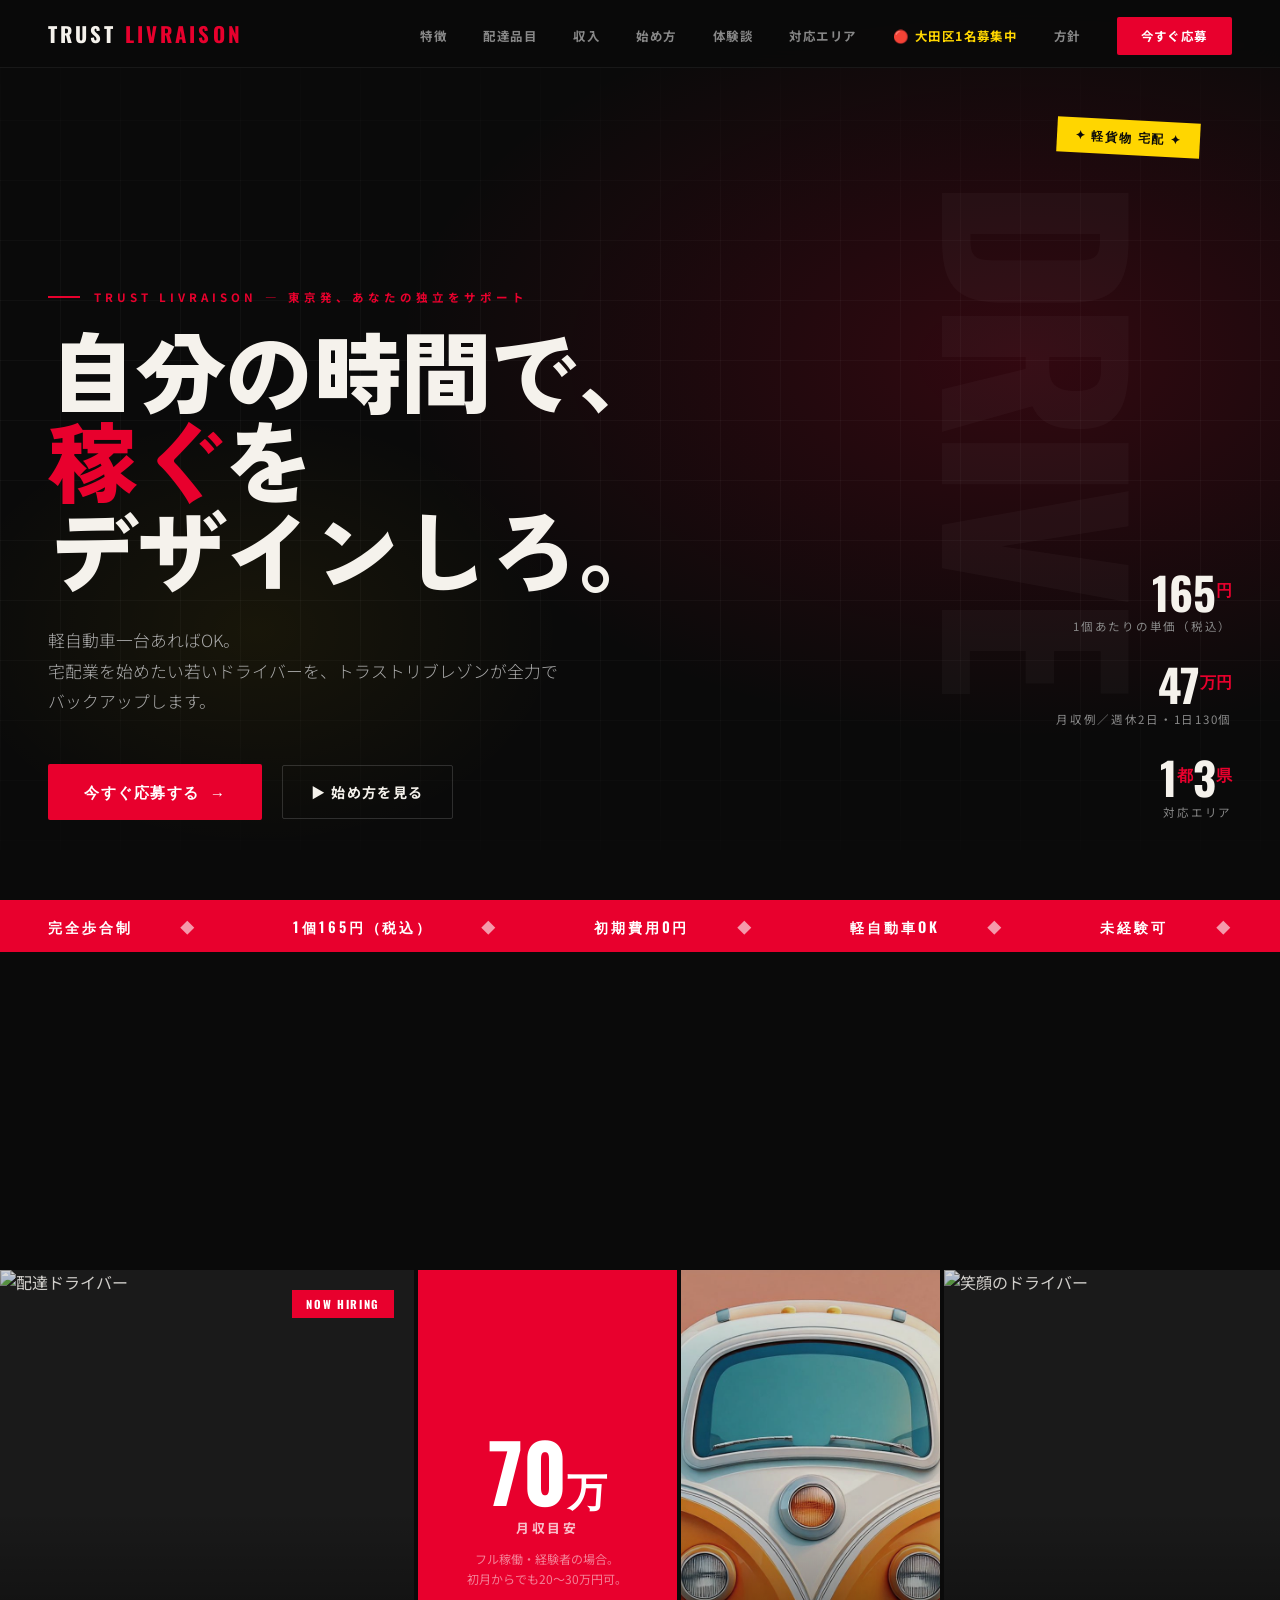
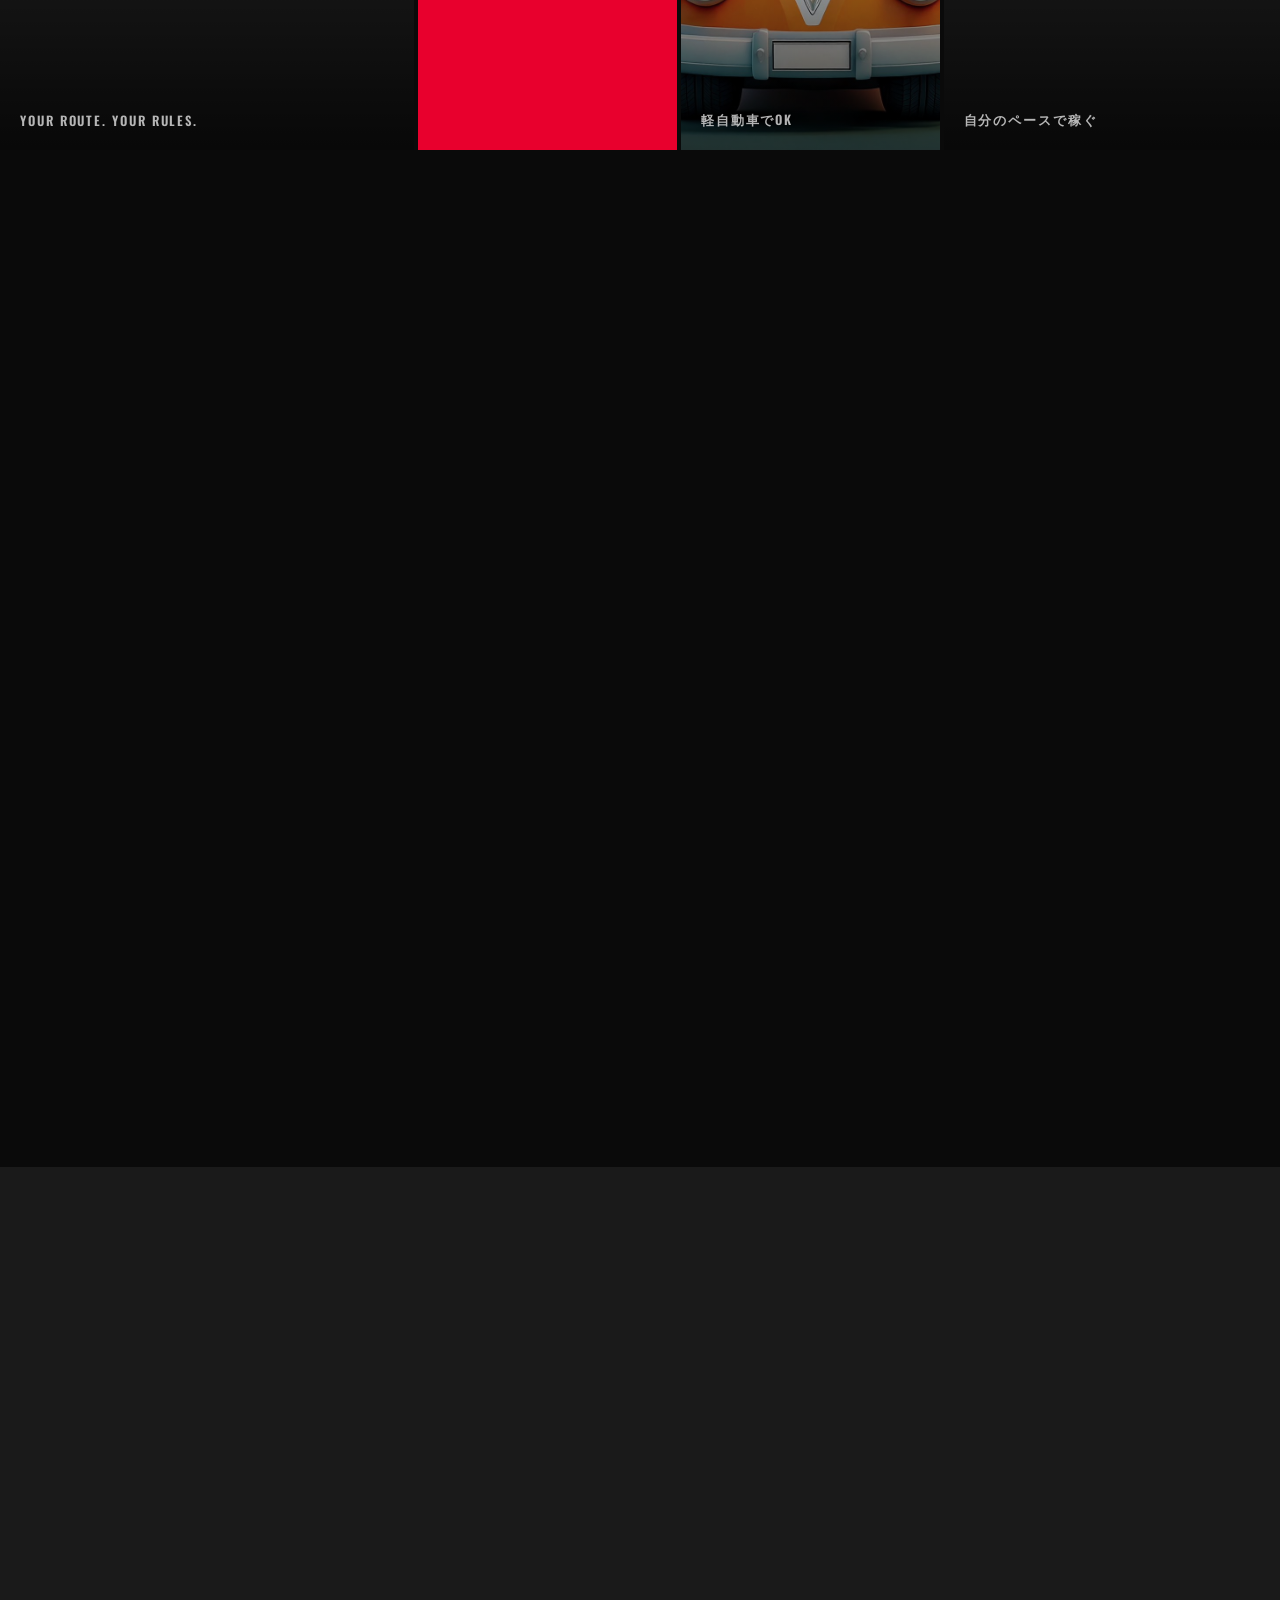
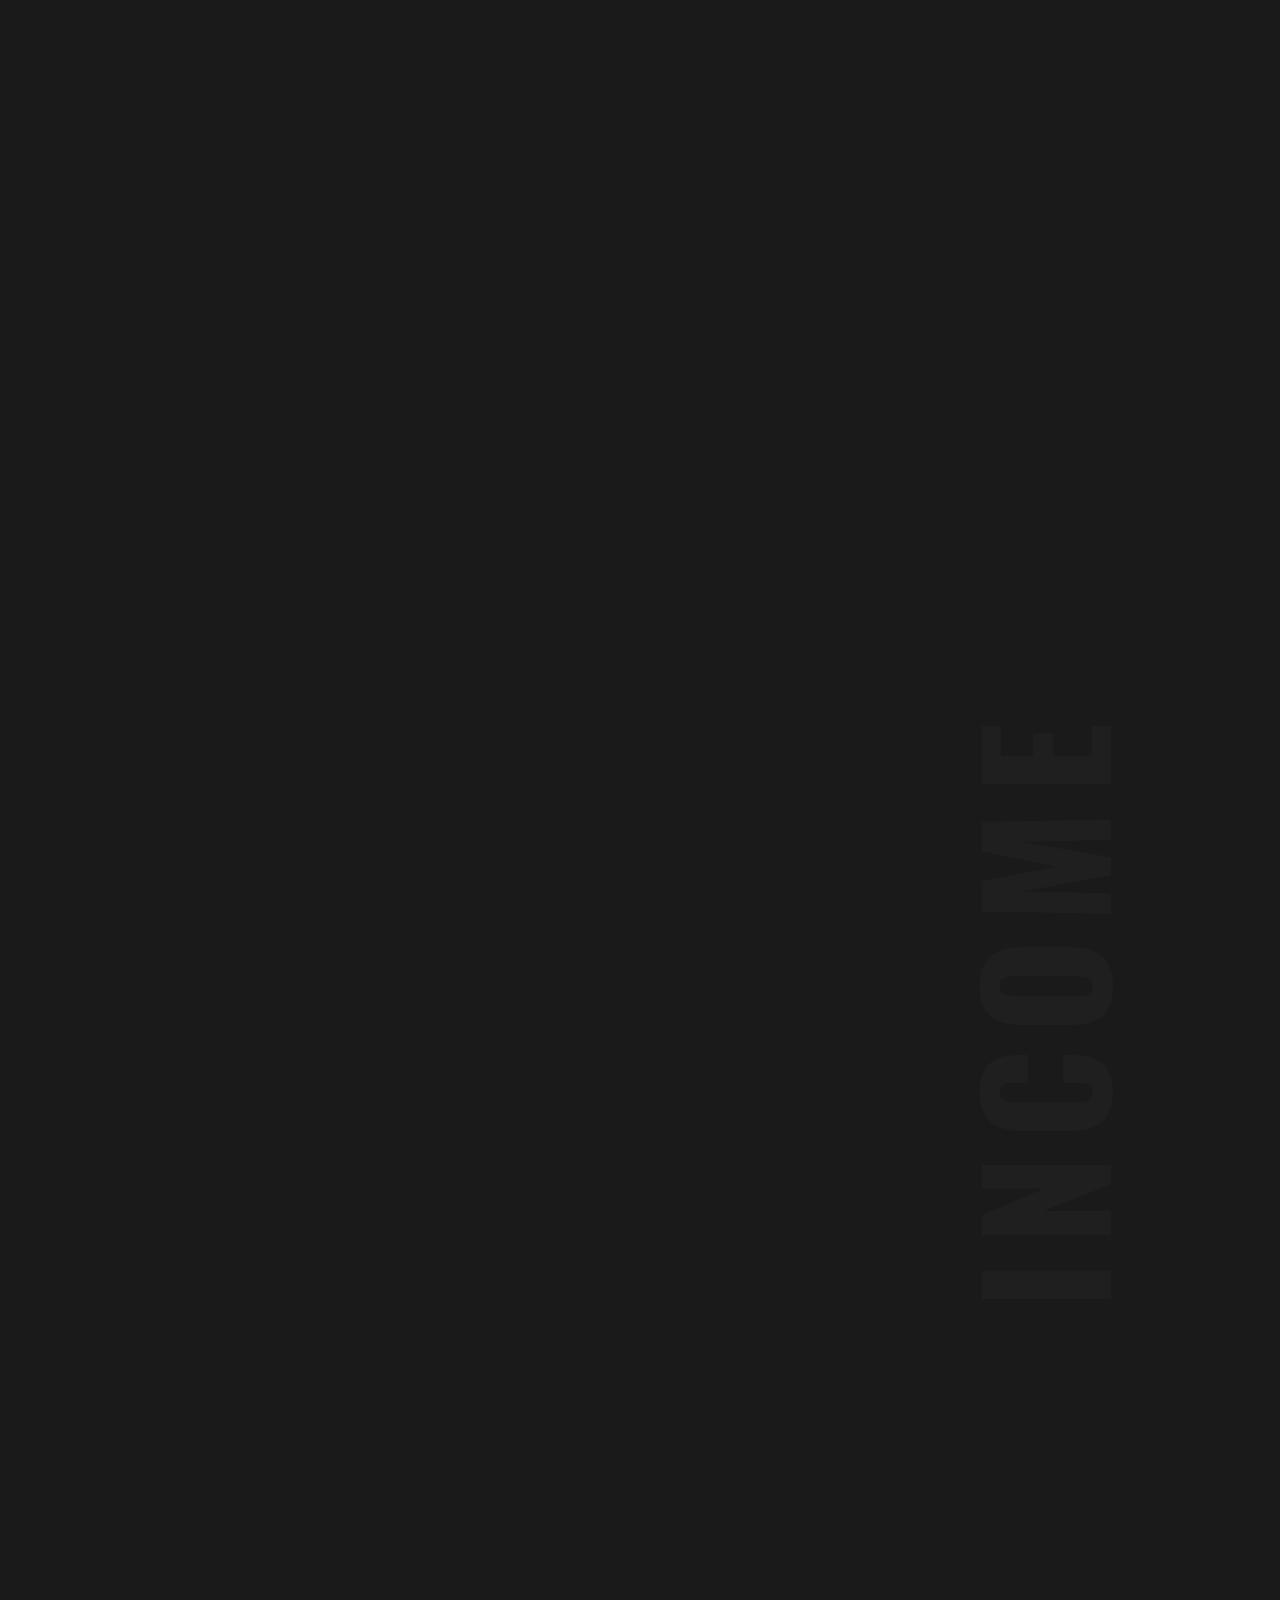
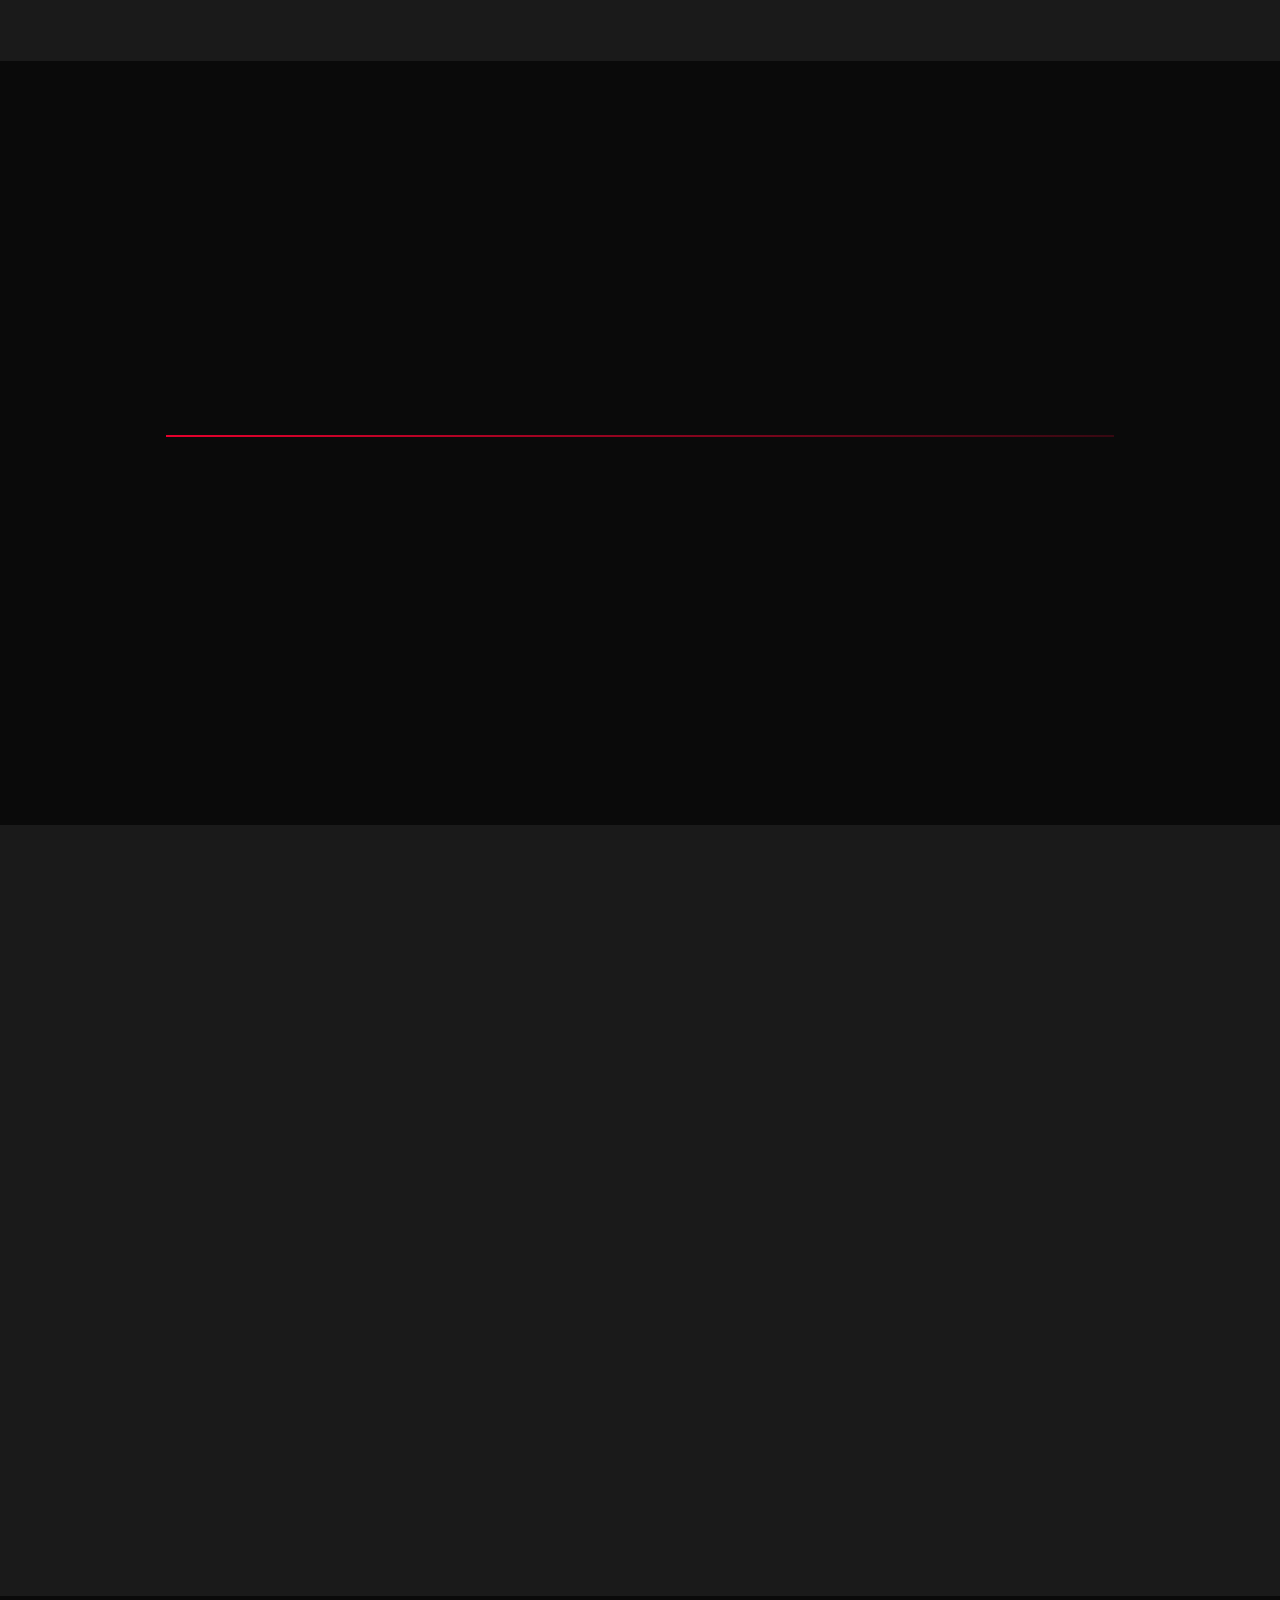
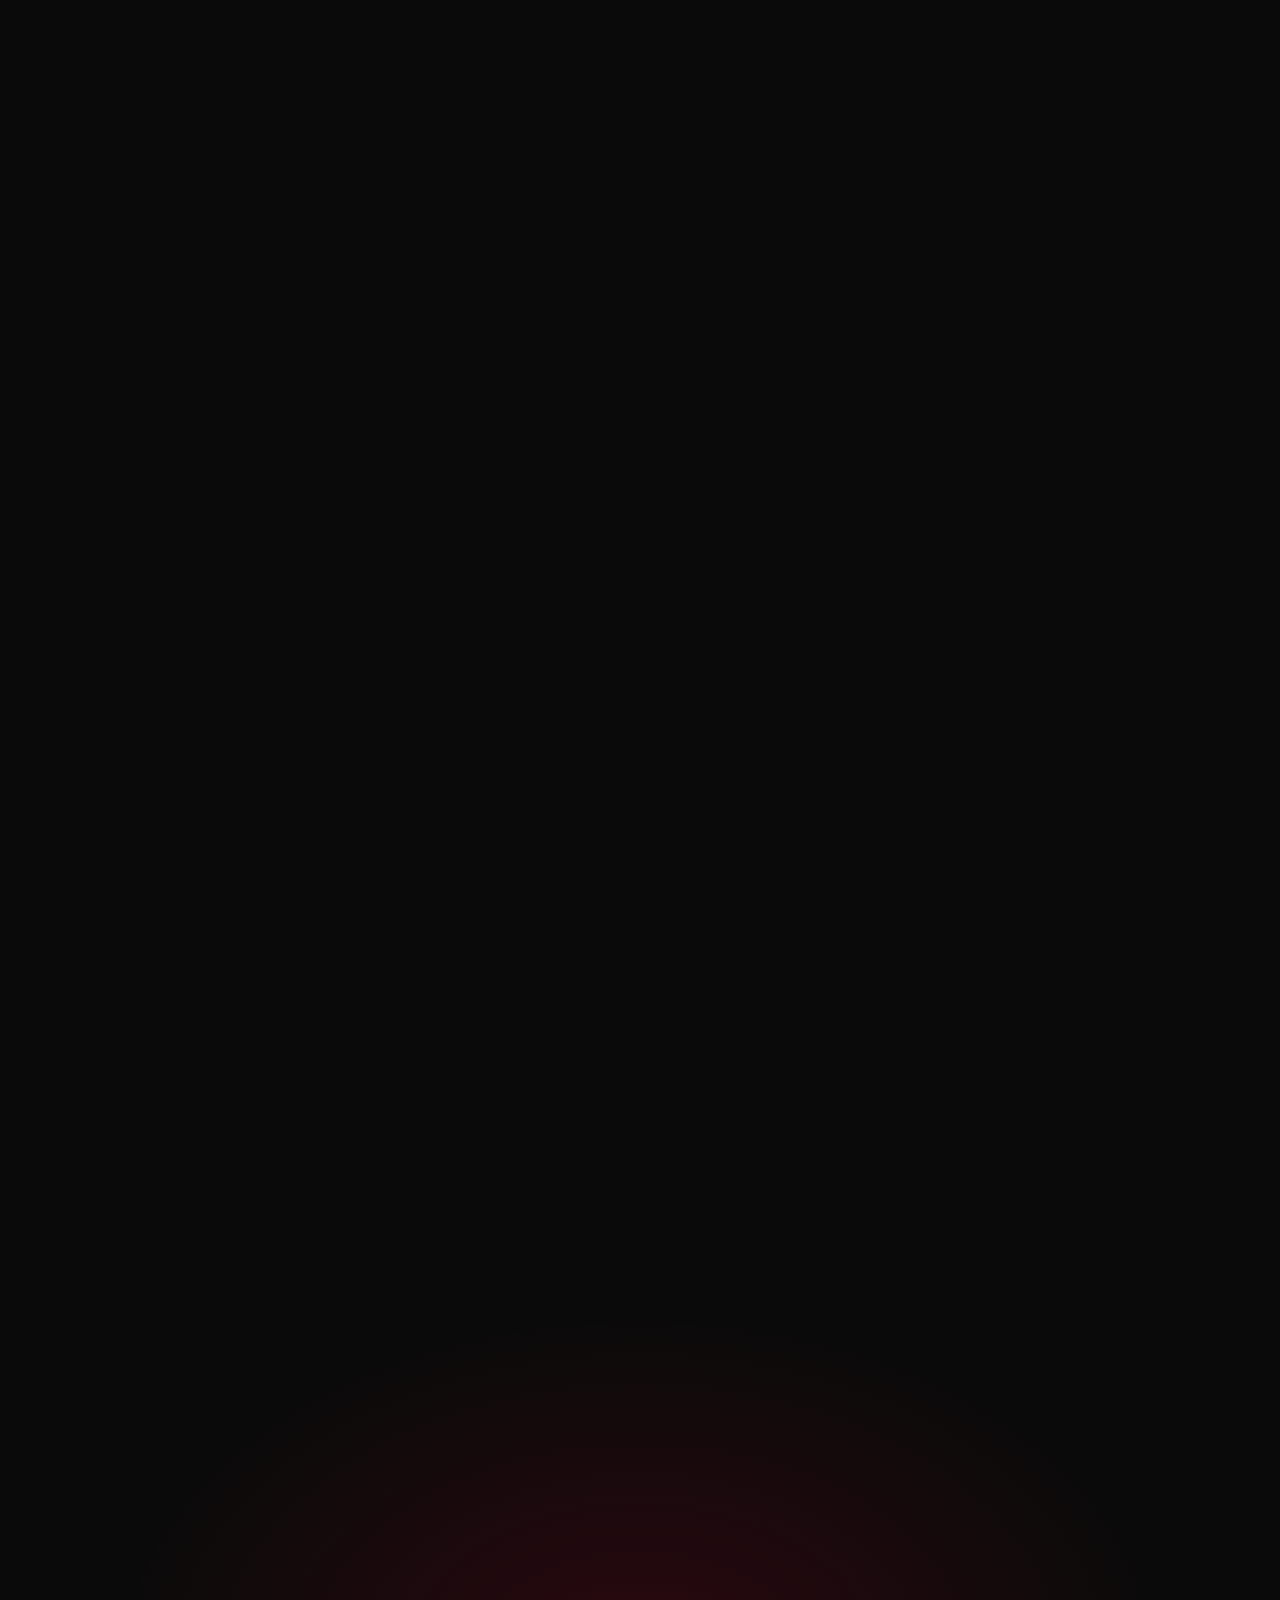
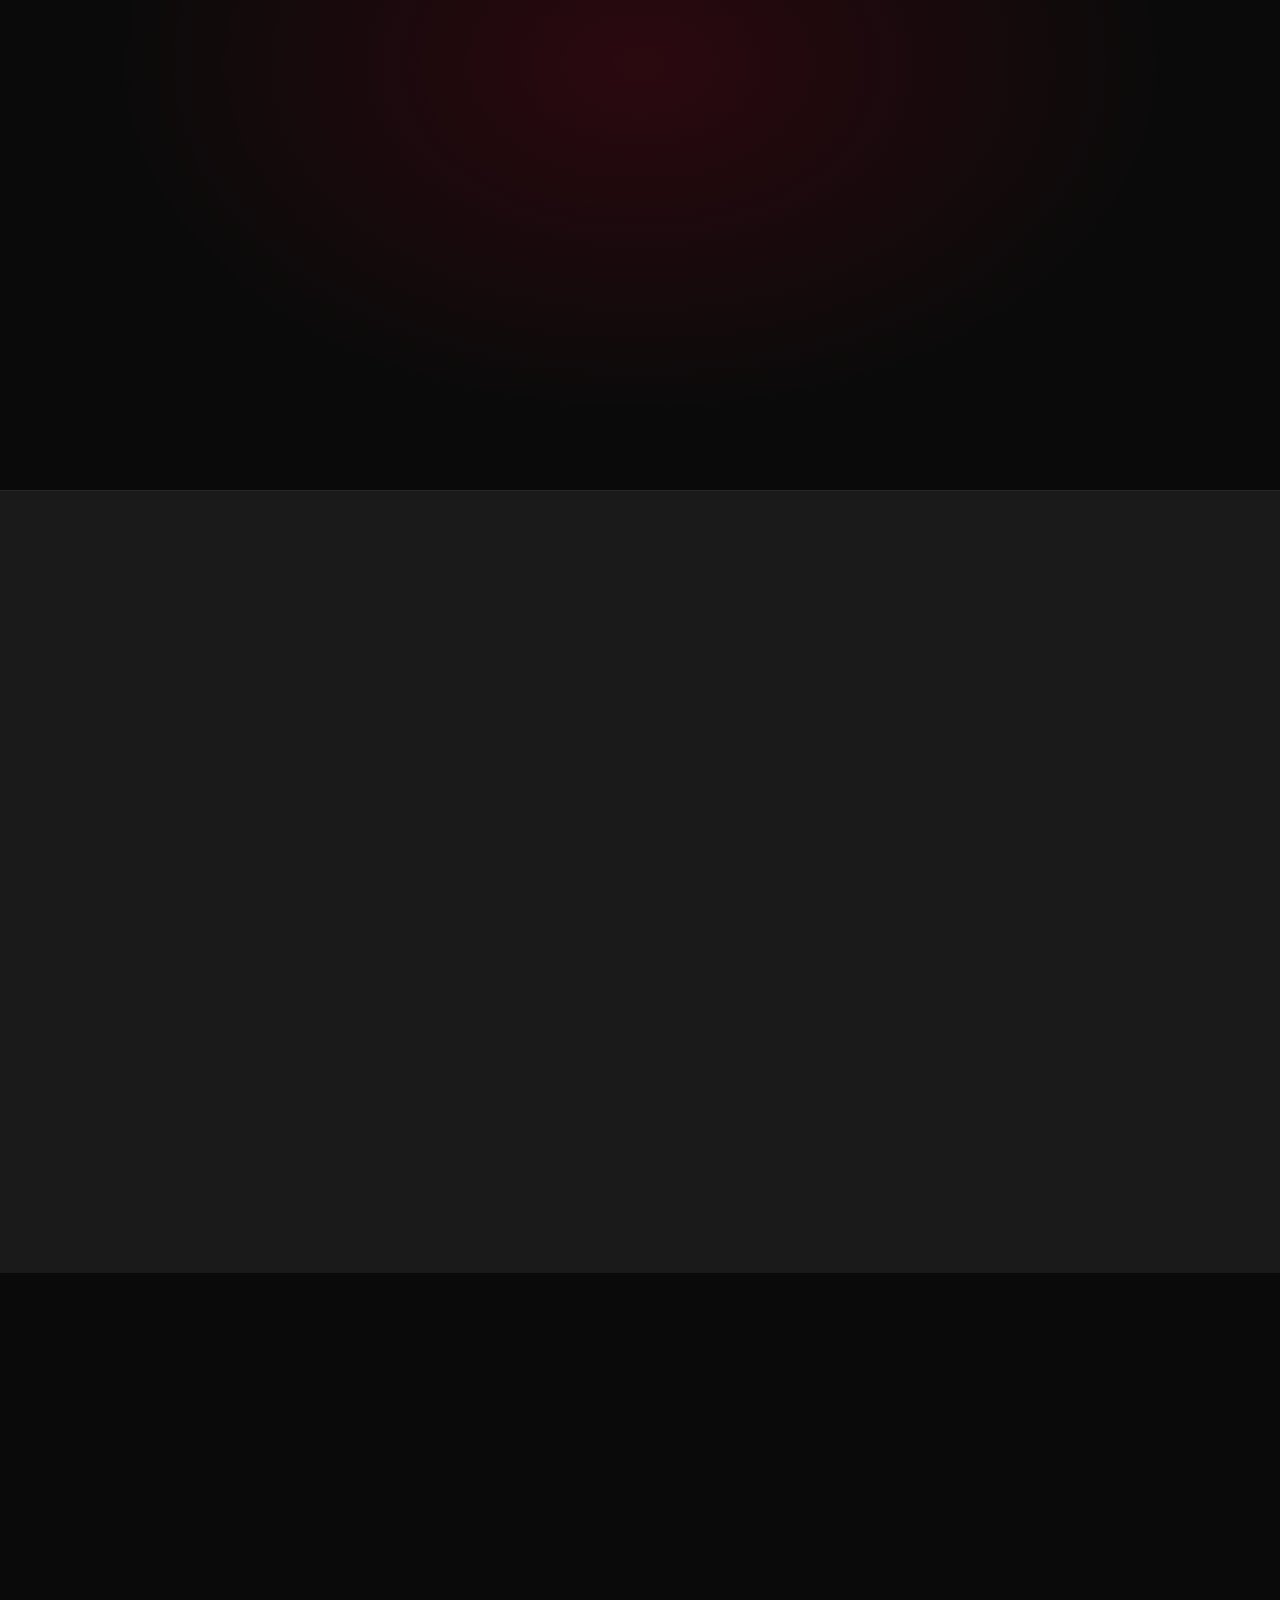
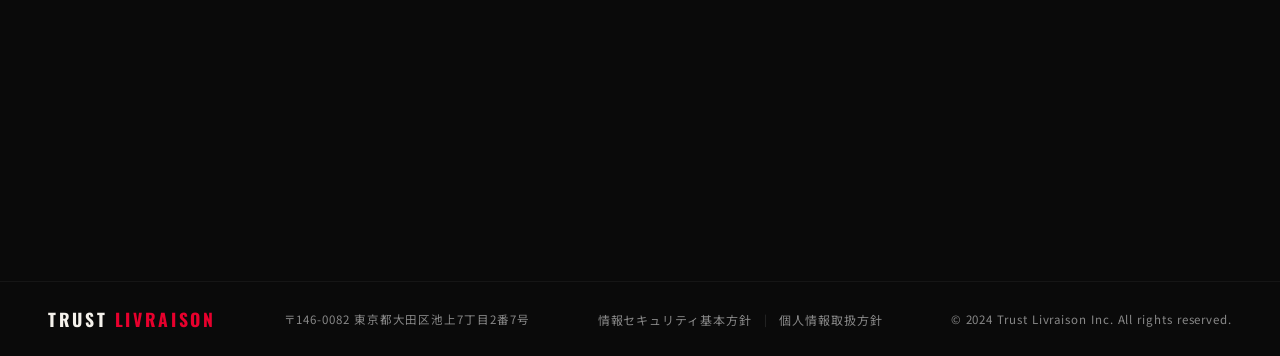
==== commit 0c4285a5: "update: INCOME・TICKER・HERO・course-a導線を更新" ====
--- a/index.html
+++ b/index.html
@@ -25,7 +25,7 @@
     <li><a href="#items">配達品目</a></li>
     <li><a href="#income">収入</a></li>
     <li><a href="#steps">始め方</a></li>
-    <li><a href="#voice">代表の声</a></li>
+    <li><a href="#voice">体験談</a></li>
     <li><a href="#area">対応エリア</a></li>
     <li><a href="course-a.html" class="nav-recruiting">🔴 大田区1名募集中</a></li>
     <li><a href="#policies">方針</a></li>
@@ -116,9 +116,9 @@
     </div>
     <!-- 統計カード -->
     <div class="photo-item dark-card">
-      <div class="dark-card-num">47<span style="font-size:2.5rem">万</span></div>
-      <div class="dark-card-label">月収目安（売上）</div>
-      <div class="dark-card-sub">週休2日・1日130個の場合。<br>週休1日のフル稼働なら70万円台。</div>
+      <div class="dark-card-num">70<span style="font-size:2.5rem">万</span></div>
+      <div class="dark-card-label">月収目安</div>
+      <div class="dark-card-sub">フル稼働・経験者の場合。<br>初月からでも20〜30万円可。</div>
     </div>
     <!-- 写真：軽バン・積み込み -->
     <div class="photo-item">
@@ -152,13 +152,13 @@
       <div class="why-num">01</div>
       <div class="why-icon">💰</div>
       <h3>稼ぎが直結する完全歩合制</h3>
-      <p>1個配達するごとに報酬が発生します。単価は1個165円（税込）。開始から3か月間は160円（税込）で、その後165円になります。達成条件はなく、3か月経過で自動的に上がります。宅配のご経験がある方は、この期間の短縮をご相談いただけます。他社にあるようなロイヤリティ・手数料は一切いただきません。</p>
+      <p>1個配達するごとに報酬が発生。1個あたり単価165円（税込・最大）があなたの収入に。頑張った分だけ、しっかり手元に残ります。経験・実績次第で単価交渉も可能。他社にあるようなロイヤルティのようなよくわからない手数料はいただきません。</p>
     </div>
     <div class="why-card reveal" style="animation-delay:0.1s">
       <div class="why-num">02</div>
       <div class="why-icon">🕐</div>
       <h3>自分でシフトをコントロール</h3>
-      <p>コースごとに時間帯と稼働日数が決まっています。たとえば大田区Aコースは9時着車・平均20時ごろ完了・週5日です。ご希望の時間帯・稼働日数・目標収入をお聞かせいただければ、弊社が持っているコースの中から合うものをお探しします。稼働を始めたあとの組み替えもご相談いただけます。</p>
+      <p>7:30〜21:00の間で自由に働く時間を選べます。午前だけ・夜間だけの勤務も相談OK。副業・ダブルワークとの組み合わせや、プライベートとの両立がしやすい環境です。</p>
     </div>
     <div class="why-card reveal" style="animation-delay:0.2s">
       <div class="why-num">03</div>
@@ -300,7 +300,7 @@
 <section id="steps">
   <div class="reveal">
     <div class="section-label">How to Start</div>
-    <h2 class="section-title">応募から稼働まで約1週間。<br>4ステップで始める</h2>
+    <h2 class="section-title">最短即日スタート。<br>4ステップで始める</h2>
   </div>
   <div class="steps-flow">
     <div class="step reveal">
@@ -313,8 +313,8 @@
     <div class="step reveal" style="animation-delay:0.1s">
       <div class="step-circle">02</div>
       <div class="step-content">
-        <h3>現地で面談<br>（30分〜1時間）</h3>
-        <p>実際に着車する物流拠点で、現場をご覧いただきながらお話しします。14時ごろを目安に、ご都合に合わせて調整します。</p>
+        <h3>カジュアル面談<br>（30分程度）</h3>
+        <p>ZoomまたはTELでOK。宅配の仕組み・収入・働き方などを一緒に確認します。</p>
       </div>
     </div>
     <div class="step reveal" style="animation-delay:0.2s">
@@ -339,18 +339,39 @@
   <div class="voice-inner">
     <div class="reveal">
       <div class="section-label">Driver's Voice</div>
-      <h2 class="section-title">いま、このコースを<br>走っている人間の話</h2>
-    </div>
-    <div class="voice-grid voice-grid--single">
+      <h2 class="section-title">実際に働くドライバーの<br>リアルな声</h2>
+    </div>
+    <div class="voice-grid">
       <div class="voice-card reveal">
-        <div class="voice-tag">代表社員 / 現役ドライバー</div>
-        <p>私自身が毎日、大田区Aコースを配達しています。9時に着車して、平均すると20時ごろには配り終えています。時間指定が集中するのは19時から21時。置き配ができない家も、坂がきつい区画も、全部把握しています。</p>
-        <p>ドライバーの人数がまだ少ない会社なので、たくさんの体験談を並べることはできません。その代わり、実際にコースを走っている人間が直接お話しします。数字も作業量も、走っている本人の実感でお伝えできます。</p>
+        <div class="voice-tag">20代 / 元フリーター</div>
+        <p>最初は不安でしたが、研修が丁寧で、1週間でひとりでこなせるようになりました。今は月40万円ほど稼げていて、自分のペースで働けるのが最高です。</p>
+        <div class="voice-person">
+          <div class="voice-avatar">K</div>
+          <div>
+            <div class="voice-name">K.T さん（23歳）</div>
+            <div class="voice-sub">稼働6ヶ月 / 大田区エリア担当</div>
+          </div>
+        </div>
+      </div>
+      <div class="voice-card reveal" style="animation-delay:0.1s">
+        <div class="voice-tag">20代 / 元会社員</div>
+        <p>会社勤めが合わなくて転職。宅配はゼロから始めましたが、稼いだ分が直接収入になるのが面白い。今は目標を決めて、ゲーム感覚で配達してます。</p>
+        <div class="voice-person">
+          <div class="voice-avatar">R</div>
+          <div>
+            <div class="voice-name">R.S さん（27歳）</div>
+            <div class="voice-sub">稼働9ヶ月 / 品川区エリア担当</div>
+          </div>
+        </div>
+      </div>
+      <div class="voice-card reveal" style="animation-delay:0.2s">
+        <div class="voice-tag">30代 / 副業スタート</div>
+        <p>週末の副業として始めました。月10〜15万のプラス収入になっています。担当者の対応も丁寧で、困ったときもすぐ連絡取れるので安心感があります。</p>
         <div class="voice-person">
           <div class="voice-avatar">M</div>
           <div>
-            <div class="voice-name">松村 賢治</div>
-            <div class="voice-sub">代表社員 / 大田区Aコース担当</div>
+            <div class="voice-name">M.H さん（32歳）</div>
+            <div class="voice-sub">稼働4ヶ月 / 目黒区エリア担当</div>
           </div>
         </div>
       </div>
@@ -487,7 +508,7 @@
           </tr>
           <tr>
             <th>ウェブサイト</th>
-            <td>trustlivraison.com</td>
+            <td>trustlivraison.co.jp</td>
           </tr>
         </table>
       </div>
@@ -639,7 +660,7 @@
           <strong>保有個人データの開示・訂正・削除・利用停止等のご請求窓口</strong>
           トラストリブレゾン合同会社　個人情報取扱窓口<br>
           〒146-0082 東京都大田区池上7丁目2番7号<br>
-          E-mail：<a href="mailto:info@trustlivraison.com">info@trustlivraison.com</a>
+          E-mail：<a href="/cdn-cgi/l/email-protection" class="__cf_email__" data-cfemail="3d54535b527d494f484e4951544b4f5c544e5253135e5213574d">[email&#160;protected]</a>
         </div>
         <div class="policy-sign">
           トラストリブレゾン合同会社　代表社員　松村 賢治<br>
@@ -660,7 +681,7 @@
     <span>|</span>
     <a href="#policies">個人情報取扱方針</a>
   </div>
-  <p>© 2026 Trust Livraison Inc. All rights reserved.</p>
+  <p>© 2024 Trust Livraison Inc. All rights reserved.</p>
 </footer>
 
 
